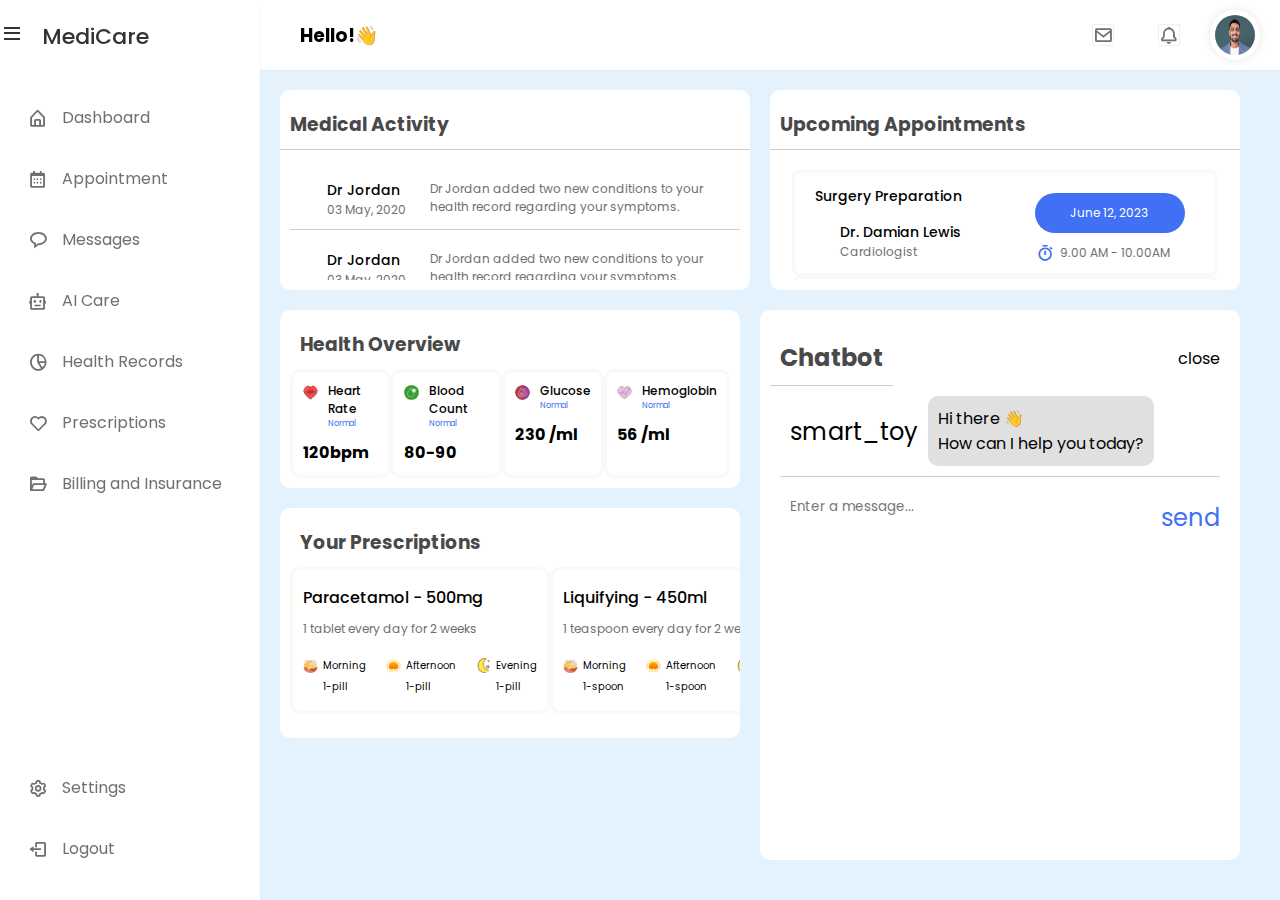
==== Frontend/index.html @ f8c887b1 "Frontend Files/Folder Restructuring" ====
<!DOCTYPE html>
<html lang="en">
  <head>
    <meta charset="UTF-8" />
    <meta name="viewport" content="width=device-width, initial-scale=1.0" />
    <title>Health Dashboard</title>
    <!-- CSS -->
    <link rel="stylesheet" href="css/style.css" />
    <!-- Boxicons CSS -->
    <link
      href="https://unpkg.com/boxicons@2.1.2/css/boxicons.min.css"
      rel="stylesheet"
    />
  </head>
  <body>
    <nav>
      <div class="sidebar">
        <div class="logo">
          <i class="bx bx-menu menu-icon"></i>
          <span class="logo-name">MediCare</span>
        </div>
        <div class="sidebar-content">
          <ul class="lists">
            <li class="list">
              <a href="#" class="nav-link">
                <i class="bx bx-home-alt icon"></i>
                <span class="link">Dashboard</span>
              </a>
            </li>
            <li class="list">
              <a href="#" class="nav-link">
                <i class="bx bx-calendar icon"></i>
                <!-- <i class="bx bx-bar-chart-alt-2 icon"></i> -->
                <span class="link">Appointment</span>
              </a>
            </li>
            <li class="list">
              <a href="#" class="nav-link">
                <i class="bx bx-message-rounded icon"></i>
                <span class="link">Messages</span>
              </a>
            </li>
            <li class="list">
              <a href="#" class="nav-link">
                <i class="bx bx-bot icon"></i>
                <span class="link">AI Care</span>
              </a>
            </li>
            <li class="list">
              <a href="#" class="nav-link">
                <i class="bx bx-pie-chart-alt-2 icon"></i>
                <span class="link">Health Records</span>
              </a>
            </li>
            <li class="list">
              <a href="#" class="nav-link">
                <i class="bx bx-heart icon"></i>
                <span class="link">Prescriptions</span>
              </a>
            </li>
            <li class="list">
              <a href="#" class="nav-link">
                <i class="bx bx-folder-open icon"></i>
                <span class="link">Billing and Insurance</span>
              </a>
            </li>
          </ul>
          <div class="bottom-cotent">
            <li class="list">
              <a href="#" class="nav-link">
                <i class="bx bx-cog icon"></i>
                <span class="link">Settings</span>
              </a>
            </li>
            <li class="list">
              <a href="#" class="nav-link">
                <i class="bx bx-log-out icon"></i>
                <span class="link">Logout</span>
              </a>
            </li>
          </div>
        </div>
      </div>

      <div class="header">
        <div class="greeting">
          <h3>Hello!👋</h3>
        </div>
        <ul class="header-icons">
          <li class="header-list">
            <a href="#" class="nav-link">
              <i class="bx bx-envelope header-icon"></i>
            </a>
          </li>
          <li class="header-list">
            <a href="#" class="nav-link">
              <i class="bx bx-bell header-icon"></i>
            </a>
          </li>
          <div class="profile-pic">
            <img src="/Assets/profilepic.jpg" alt="Profile Picture" />
          </div>
        </ul>
      </div>
    </nav>

    <div class="main-content">
      <div class="top-section">
        <div class="medical-history">
          <h3>Medical Activity</h3>

          <div class="activities">
            <div class="activity-card">
              <div class="activity-details">
                <div class="activity-img">
                  <img src="/Assets/bearded-doctor-glasses.jpg" alt="" />
                </div>
                <div class="details">
                  <h4 class="activity-name">Dr Jordan</h4>
                  <p class="activity-date">03 May, 2020</p>
                </div>
              </div>

              <div class="activity-info">
                Dr Jordan added two new conditions to your health record
                regarding your symptoms.
              </div>
            </div>

            <div class="activity-card">
              <div class="activity-details">
                <div class="activity-img">
                  <img src="/Assets/bearded-doctor-glasses.jpg" alt="" />
                </div>
                <div class="details">
                  <h4 class="activity-name">Dr Jordan</h4>
                  <p class="activity-date">03 May, 2020</p>
                </div>
              </div>

              <div class="activity-info">
                Dr Jordan added two new conditions to your health record
                regarding your symptoms.
              </div>
            </div>

            <div class="activity-card">
              <div class="activity-details">
                <div class="activity-img">
                  <img src="/Assets/bearded-doctor-glasses.jpg" alt="" />
                </div>
                <div class="details">
                  <h4 class="activity-name">Dr Jordan</h4>
                  <p class="activity-date">03 May, 2020</p>
                </div>
              </div>

              <div class="activity-info">
                Dr Jordan added two new conditions to your health record
                regarding your symptoms.
              </div>
            </div>

            <div class="activity-card">
              <div class="activity-details">
                <div class="activity-img">
                  <img src="/Assets/bearded-doctor-glasses.jpg" alt="" />
                </div>
                <div class="details">
                  <h4 class="activity-name">Dr Jordan</h4>
                  <p class="activity-date">03 May, 2020</p>
                </div>
              </div>

              <div class="activity-info">
                Dr Jordan added two new conditions to your health record
                regarding your symptoms.
              </div>
            </div>
          </div>
        </div>

        <div class="appointments">
          <h3>Upcoming Appointments</h3>

          <div class="appointments-container">
            <div class="appointment-card">
              <div>
                <p class="appointment-title">Surgery Preparation</p>

                <div class="appointment-doctor">
                  <div class="doctor-img">
                    <img src="/Assets/bearded-doctor-glasses.jpg" alt="" />
                  </div>

                  <div class="doctor-details">
                    <h4 class="doctor-name">Dr. Damian Lewis</h4>
                    <p class="doctor-title">Cardiologist</p>
                  </div>
                </div>
              </div>

              <div class="appointment-schedule">
                <div class="appointment-date">
                  <span>June 12, 2023</span>
                </div>

                <div class="appointment-time">
                  <i class="bx bx-stopwatch"></i>
                  <span>9.00 AM - 10.00AM</span>
                </div>
              </div>
            </div>

            <div class="appointment-card">
              <div>
                <p class="appointment-title">Surgery Preparation</p>

                <div class="appointment-doctor">
                  <div class="doctor-img">
                    <img src="/Assets/bearded-doctor-glasses.jpg" alt="" />
                  </div>

                  <div class="doctor-details">
                    <h4 class="doctor-name">Dr. Damian Lewis</h4>
                    <p class="doctor-title">Cardiologist</p>
                  </div>
                </div>
              </div>

              <div class="appointment-schedule">
                <div class="appointment-date">
                  <span>June 12, 2023</span>
                </div>

                <div class="appointment-time">
                  <i class="bx bx-stopwatch"></i>
                  <span>9.00 AM - 10.00AM</span>
                </div>
              </div>
            </div>
          </div>
        </div>
      </div>

      <div class="bottom-section">
        <div class="left-section">
          <div class="health-overview">
            <h3>Health Overview</h3>
            <div class="container">
              <div class="health-card">
                <div class="health-condition">
                  <div class="health-icon">
                    <img src="/Assets//icons/heartbeat_2150832.png" alt="" />
                  </div>

                  <div class="condition-rate">
                    <p class="condition">Heart Rate</p>
                    <p class="rate">Normal</p>
                  </div>
                </div>

                <p class="value">120bpm</p>
              </div>

              <div class="health-card">
                <div class="health-condition">
                  <div class="health-icon">
                    <img src="/Assets//icons/blood-drop_10376417.png" alt="" />
                  </div>

                  <div class="condition-rate">
                    <p class="condition">Blood Count</p>
                    <p class="rate">Normal</p>
                  </div>
                </div>

                <p class="value">80-90</p>
              </div>

              <div class="health-card">
                <div class="health-condition">
                  <div class="health-icon">
                    <img
                      src="/Assets//icons/blood-donation_7006319.png"
                      alt=""
                    />
                  </div>

                  <div class="condition-rate">
                    <p class="condition">Glucose</p>
                    <p class="rate">Normal</p>
                  </div>
                </div>

                <p class="value">230 /ml</p>
              </div>

              <div class="health-card">
                <div class="health-condition">
                  <div class="health-icon">
                    <img src="/Assets//icons/health_7903776.png" alt="" />
                  </div>

                  <div class="condition-rate">
                    <p class="condition">Hemoglobin</p>
                    <p class="rate">Normal</p>
                  </div>
                </div>

                <p class="value">56 /ml</p>
              </div>
            </div>
          </div>

          <div class="prescription">
            <h3>Your Prescriptions</h3>
            <div class="prescription-container">
              <div class="prescription-card">
                <p class="prescription-name">Paracetamol - 500mg</p>
                <p class="usage">1 tablet every day for 2 weeks</p>

                <div class="dosage">
                  <div class="dosage-hour">
                    <div class="hour">
                      <img src="/Assets/icons/sunrise_11639071.png" />
                      <span>Morning</span>
                    </div>

                    <p class="quantity">1-pill</p>
                  </div>

                  <div class="dosage-hour">
                    <div class="hour">
                      <img src="/Assets/icons/sunset_4229285.png" />
                      <span>Afternoon</span>
                    </div>

                    <p class="quantity">1-pill</p>
                  </div>

                  <div class="dosage-hour">
                    <div class="hour">
                      <img src="/Assets/icons/moon_768442.png" />
                      <span>Evening</span>
                    </div>

                    <p class="quantity">1-pill</p>
                  </div>
                </div>
              </div>

              <div class="prescription-card">
                <p class="prescription-name">Liquifying - 450ml</p>
                <p class="usage">1 teaspoon every day for 2 weeks</p>

                <div class="dosage">
                  <div class="dosage-hour">
                    <div class="hour">
                      <img src="/Assets/icons/sunrise_11639071.png" />
                      <span>Morning</span>
                    </div>

                    <p class="quantity">1-spoon</p>
                  </div>

                  <div class="dosage-hour">
                    <div class="hour">
                      <img src="/Assets/icons/sunset_4229285.png" />
                      <span>Afternoon</span>
                    </div>

                    <p class="quantity">1-spoon</p>
                  </div>

                  <div class="dosage-hour">
                    <div class="hour">
                      <img src="/Assets/icons/moon_768442.png" />
                      <span>Evening</span>
                    </div>

                    <p class="quantity">1-spoon</p>
                  </div>
                </div>
              </div>
            </div>
          </div>
        </div>

        <div class="right-section">
          <div class="chatbot">
            <header>
              <h2>Chatbot</h2>
              <span class="close-btn material-symbols-outlined">close</span>
            </header>
            <ul class="chatbox">
              <li class="chat incoming">
                <span class="material-symbols-outlined">smart_toy</span>
                <p>Hi there 👋<br />How can I help you today?</p>
              </li>
            </ul>
            <div class="chat-input">
              <textarea
                placeholder="Enter a message..."
                spellcheck="false"
                required
              ></textarea>
              <span id="send-btn" class="material-symbols-rounded">send</span>
            </div>
          </div>
        </div>
      </div>
    </div>
    <div class="chatBot"></div>

    <script src="script.js"></script>
  </body>
</html>
---- Frontend/css/style.css ----
/* Google Fonts - Poppins */
@import url("https://fonts.googleapis.com/css2?family=Poppins:wght@300;400;500;600&display=swap");

* {
  margin: 0;
  padding: 0;
  box-sizing: border-box;
  font-family: "Poppins", sans-serif;
}
body {
  min-height: 100%;
  background: #e3f2fd;
}
nav {
  position: fixed;
  top: 0;
  left: 0;
  height: 70px;
  width: 100%;
  display: flex;
  align-items: center;
  background: #fff;
  box-shadow: 0 0 1px rgba(0, 0, 0, 0.1);
}

.header {
  display: flex;
  justify-content: space-between;
  align-items: center;
  width: calc(100% - 260px);
  margin-left: 260px;
  height: 70px;
  padding: 0 20px;
  background-color: #fff;
  box-shadow: 0 0 1px rgba(0, 0, 0, 0.1);
}

.greeting h3 {
  margin-left: 20px;
}

.header-icons {
  display: flex;
  align-items: center;
  list-style: none;
}

.header-list {
  margin-right: 16px;
}

.header-list .nav-link {
  display: flex;
  align-items: center;
  justify-content: center;
  width: 50px;
  height: 50px;
  border-radius: 50%;
  background-color: #fff;
  text-decoration: none;
}

.header-list .nav-link .header-icon {
  border: 1px solid #f0f0f0;
  font-size: 20px;
  color: #707070;
}

.header-list .nav-link:hover {
  background-color: #f0f0f0;
}

.logo .menu-icon {
  color: #333;
  font-size: 24px;
  margin-right: 14px;
  cursor: pointer;
}
.logo .logo-name {
  color: #333;
  font-size: 22px;
  font-weight: 500;
}
nav .sidebar {
  position: fixed;
  top: 0;
  left: 0;
  height: 100%;
  width: 260px;
  padding: 20px 0;
  background-color: #fff;
  box-shadow: 0 5px 1px rgba(0, 0, 0, 0.1);
}

.sidebar .sidebar-content {
  display: flex;
  height: 100%;
  flex-direction: column;
  justify-content: space-between;
  padding: 30px 16px;
}
.sidebar-content .list {
  list-style: none;
}
.list .nav-link {
  display: flex;
  align-items: center;
  margin: 8px 0;
  padding: 14px 12px;
  border-radius: 8px;
  text-decoration: none;
}
.lists .nav-link:hover {
  background-color: #4070f4;
}
.nav-link .icon {
  margin-right: 14px;
  font-size: 20px;
  color: #707070;
}
.nav-link .link {
  font-size: 16px;
  color: #707070;
  font-weight: 400;
}
.lists .nav-link:hover .icon,
.lists .nav-link:hover .link {
  color: #fff;
}

.profile-pic {
  width: 50px;
  height: 50px;
  border-radius: 50%;
  overflow: hidden;
  border: 5px solid #fff;
  box-shadow: 0 0 10px rgba(0, 0, 0, 0.1);
}

.profile-pic img {
  width: 100%;
  height: 100%;
}

.main-content {
  margin-left: 260px;
  margin-top: 70px;
  padding: 20px;
  display: flex;
  flex-direction: column;
  height: calc(100vh - 90px);
}

.top-section {
  display: flex;
  justify-content: space-between;
  margin-bottom: 20px;
}

.bottom-section {
  display: flex;
  flex: 1;
}

.medical-history,
.appointments,
.right-section {
  flex: 1;
  background-color: #fff;
  border-radius: 10px;
  padding: 10px;
  margin-right: 20px;
  overflow-y: auto;
}

.left-section {
  flex: 1;
  border-radius: 10px;
  margin-right: 20px;
  overflow-y: auto;
}

.medical-history {
  height: 200px;
  display: flex;
  flex-direction: column;
}

.medical-history h3,
.appointments h3,
.chatbot h2 {
  padding-bottom: 10px;
  color: #494949;
  margin: 0 -10px;
  padding: 10px 10px 10px 10px;
  border-bottom: 1px solid #cdcdcd;
}

.activities,
.appointments-container {
  flex: 1;
  background: white;
  padding: 10px 12px;
  border-radius: 8px;
  overflow-y: auto;
}

.activities {
  margin-top: 10px;
}

.activity-card,
.chatbot-card {
  background: white;
  padding: 10px 12px;
  margin: 0 -12px 10px -12px;
  display: flex;
  justify-content: space-between;
  border-bottom: 1px solid #cdcdcd;
}

.activity-details {
  display: flex;
  align-items: center;
}

.activity-img img,
.doctor-img img,
.hour img {
  width: 15px;
  height: 15px;
  border-radius: 50%;
}

.details,
.condition-rate,
.prescription-name,
.usage,
.quantity {
  margin-left: 10px;
}

.activity-name,
.appointment-title,
.doctor-name {
  font-size: 14px;
  font-weight: 500;
  color: black;
}

.activity-date,
.activity-info,
.doctor-title,
.appointment-schedule,
.appointment-date,
.appointment-time,
.prescription-card .usage {
  font-size: 12px;
  color: #707070;
}

.activity-info {
  width: 70%;
}

.appointments {
  flex: 1;
  background-color: #fff;
  border-radius: 10px;
  padding: 10px;
  height: 200px;
  display: flex;
  flex-direction: column;
}

.appointments h3 {
  margin-bottom: 10px;
}

.appointment-card {
  padding: 10px 20px;
  border-radius: 8px;
  border: 3px solid #faf9f6;
  display: flex;
  justify-content: space-between;
  align-items: center;
}

.appointment-title {
  padding-bottom: 5px;
}

.appointment-doctor {
  display: flex;
  align-items: center;
  margin-top: 10px;
}

.doctor-details {
  margin-left: 10px;
}

.doctor-name {
  font-size: 14px;
  font-weight: 500;
  color: black;
}

.doctor-title {
  font-size: 12px;
  color: #707070;
}

.appointment-schedule {
  display: flex;
  flex-direction: column;
  margin-top: 10px;
  gap: 10px;
}

.appointment-date {
  background-color: #4070f4;
  color: white;
  padding: 20px 35px;
  height: 30px;
  width: 150px;
  border-radius: 20px;
}

.appointment-date,
.appointment-time {
  display: flex;
  align-items: center;
  margin-right: 10px;
  font-size: 12px;
}

.appointment-time i {
  margin-right: 5px;
  color: #4070f4;
  font-size: 20px;
}

.left-section .health-overview,
.left-section .prescription,
.right-section .chatbot {
  flex: 1;
  background-color: #fff;
  border-radius: 10px;
  padding: 10px;
  margin-bottom: 20px;
  overflow-y: auto;
}

.health-overview {
  margin-bottom: 20px;
}

/* .health-overview .container,
.prescription .prescription-container {
  padding: 10px;
} */

.health-overview .container {
  display: flex;
  justify-content: space-evenly;
}

.health-overview h3,
.prescription h3 {
  padding-bottom: 10px;
  color: #494949;
  padding: 10px 10px 10px 10px;
}

.health-card {
  border: 3px solid #faf9f6;
  border-radius: 10px;
  padding: 10px 10px;
}

.health-condition {
  display: flex;
}

.condition {
  font-size: 12px;
  font-weight: 500;
}

.rate {
  color: #4070f4;
  font-size: 8px;
}

.value {
  padding-top: 10px;
  font-size: 16px;
  font-weight: bold;
}

.health-icon img {
  width: 15px;
  height: 15px;
  border-radius: 50%;
}

.prescription {
  height: 230px;
}

.prescription-container {
  display: flex;
  justify-content: space-evenly;
  height: 70%;
}

.prescription-card {
  display: flex;
  flex-direction: column;
  gap: 10px;
  border: 3px solid #faf9f6;
  border-radius: 10px;
  padding: 15px 0px;
}

.prescription-name {
  font-weight: 500;
}

.dosage {
  display: flex;
  justify-content: space-around;
  margin-top: 10px;
}

.hour {
  margin: 0px 10px;
  display: flex;
  gap: 5px;
}

.hour span {
  font-size: 10px;
}

.dosage-hour .quantity {
  font-size: 10px;
  padding-left: 20px;
  margin-top: 5px;
}

.chatbot {
  display: flex;
  flex-direction: column;
  background-color: #fff;
  border-radius: 10px;
  padding: 10px;
  overflow-y: auto;
}

.chatbot header {
  display: flex;
  justify-content: space-between;
  align-items: center;
}

.chatbox {
  list-style: none;
  padding: 0;
}

.chat {
  display: flex;
  align-items: center;
  padding: 10px;
}

.chat.incoming {
  justify-content: flex-start;
}

.chat .material-symbols-outlined {
  font-size: 24px;
  margin-right: 10px;
}

.chat p {
  background-color: #e0e0e0;
  padding: 10px;
  border-radius: 10px;
}

.chat-input {
  display: flex;
  align-items: center;
  border-top: 1px solid #cdcdcd;
  padding-top: 10px;
}

.chat-input textarea {
  flex: 1;
  border: none;
  resize: none;
  padding: 10px;
  border-radius: 10px;
}

.chat-input textarea:focus {
  outline: none;
}

.chat-input .material-symbols-rounded {
  font-size: 24px;
  color: #4070f4;
  cursor: pointer;
  margin-left: 10px;
}
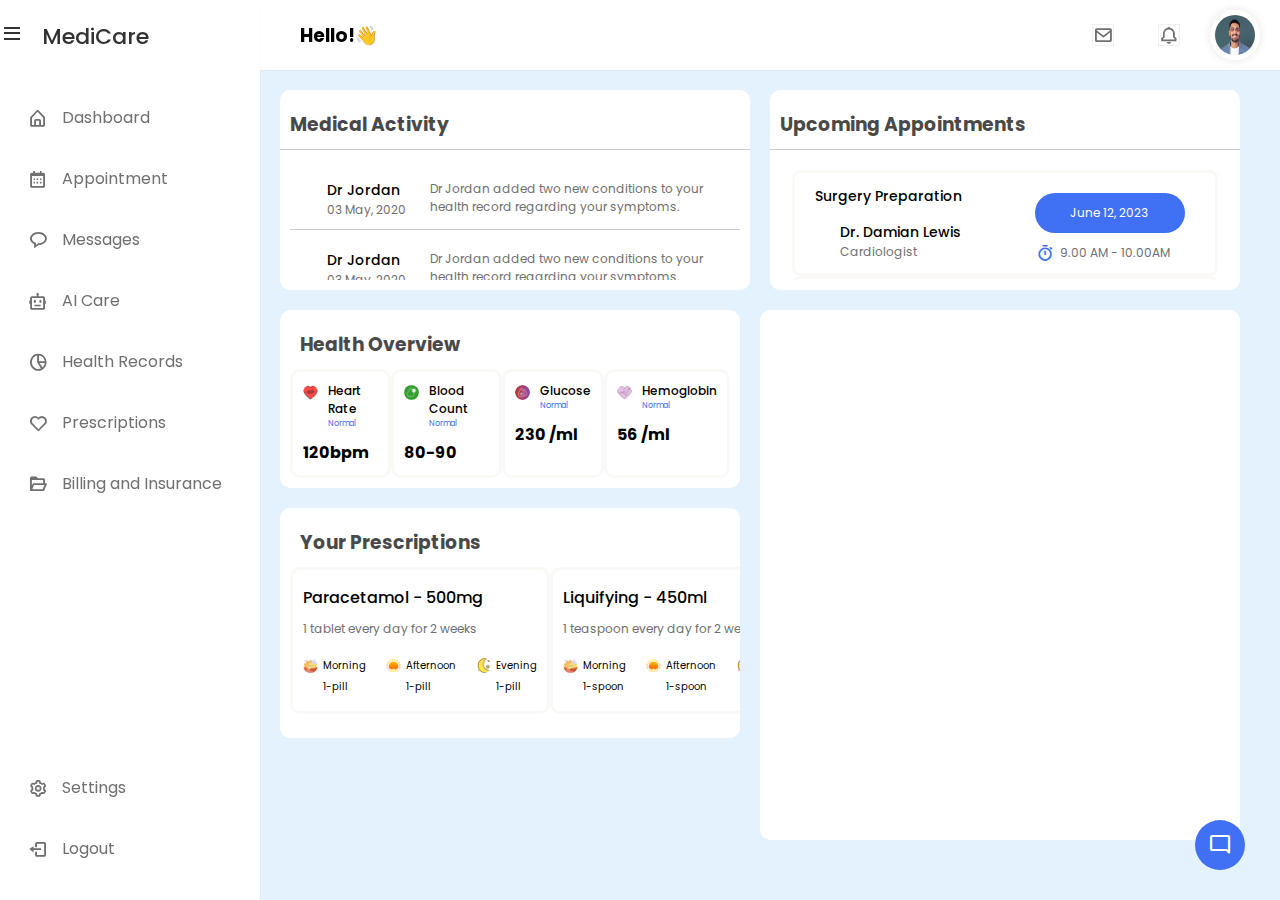
==== commit 51ed4f76: "Chatbot Update" ====
--- a/Frontend/index.html
+++ b/Frontend/index.html
@@ -6,12 +6,25 @@
     <title>Health Dashboard</title>
     <!-- CSS -->
     <link rel="stylesheet" href="css/style.css" />
+    <link rel="stylesheet" href="css/chatbot.css" />
+
     <!-- Boxicons CSS -->
     <link
       href="https://unpkg.com/boxicons@2.1.2/css/boxicons.min.css"
       rel="stylesheet"
     />
+
+    <!-- Google Fonts Link For Icons -->
+    <link
+      rel="stylesheet"
+      href="https://fonts.googleapis.com/css2?family=Material+Symbols+Outlined:opsz,wght,FILL,GRAD@48,400,0,0"
+    />
+    <link
+      rel="stylesheet"
+      href="https://fonts.googleapis.com/css2?family=Material+Symbols+Rounded:opsz,wght,FILL,GRAD@48,400,1,0"
+    />
   </head>
+
   <body>
     <nav>
       <div class="sidebar">
@@ -411,8 +424,39 @@
         </div>
       </div>
     </div>
-    <div class="chatBot"></div>
-
-    <script src="script.js"></script>
+
+    <!-- CHATBOT -->
+    <button class="chatbot-toggler">
+      <span class="material-symbols-rounded">mode_comment</span>
+      <span class="material-symbols-outlined">close</span>
+    </button>
+    <div class="chatbot">
+      <header>
+        <h2>Chat With Us</h2>
+        <span class="close-btn material-symbols-outlined">close</span>
+      </header>
+      <ul class="chatbox">
+        <li class="chat incoming">
+          <span class="material-symbols-outlined">smart_toy</span>
+          <p>Hi there 👋<br />How can I help you today?</p>
+        </li>
+      </ul>
+      <div class="chat-input">
+        <span id="attach-btn" class="material-symbols-outlined"
+          >attach_file</span
+        >
+        <input type="file" id="file-input" style="display: none" />
+        <textarea
+          placeholder="Enter a message..."
+          spellcheck="false"
+          required
+        ></textarea>
+        <span id="send-btn" class="material-symbols-rounded">send</span>
+      </div>
+    </div>
+
+    <script src="../Frontend/scripts/index.js"></script>
+    <script src="../Frontend/scripts/dashboard.js"></script>
+    <script src="../Frontend/scripts/chatbot.js"></script>
   </body>
 </html>
--- a/Frontend/css/style.css
+++ b/Frontend/css/style.css
@@ -187,8 +187,7 @@
 }
 
 .medical-history h3,
-.appointments h3,
-.chatbot h2 {
+.appointments h3 {
   padding-bottom: 10px;
   color: #494949;
   margin: 0 -10px;
@@ -209,8 +208,7 @@
   margin-top: 10px;
 }
 
-.activity-card,
-.chatbot-card {
+.activity-card {
   background: white;
   padding: 10px 12px;
   margin: 0 -12px 10px -12px;
@@ -343,7 +341,7 @@
 
 .left-section .health-overview,
 .left-section .prescription,
-.right-section .chatbot {
+.right-section {
   flex: 1;
   background-color: #fff;
   border-radius: 10px;
@@ -449,70 +447,3 @@
   padding-left: 20px;
   margin-top: 5px;
 }
-
-.chatbot {
-  display: flex;
-  flex-direction: column;
-  background-color: #fff;
-  border-radius: 10px;
-  padding: 10px;
-  overflow-y: auto;
-}
-
-.chatbot header {
-  display: flex;
-  justify-content: space-between;
-  align-items: center;
-}
-
-.chatbox {
-  list-style: none;
-  padding: 0;
-}
-
-.chat {
-  display: flex;
-  align-items: center;
-  padding: 10px;
-}
-
-.chat.incoming {
-  justify-content: flex-start;
-}
-
-.chat .material-symbols-outlined {
-  font-size: 24px;
-  margin-right: 10px;
-}
-
-.chat p {
-  background-color: #e0e0e0;
-  padding: 10px;
-  border-radius: 10px;
-}
-
-.chat-input {
-  display: flex;
-  align-items: center;
-  border-top: 1px solid #cdcdcd;
-  padding-top: 10px;
-}
-
-.chat-input textarea {
-  flex: 1;
-  border: none;
-  resize: none;
-  padding: 10px;
-  border-radius: 10px;
-}
-
-.chat-input textarea:focus {
-  outline: none;
-}
-
-.chat-input .material-symbols-rounded {
-  font-size: 24px;
-  color: #4070f4;
-  cursor: pointer;
-  margin-left: 10px;
-}
--- a/Frontend/css/chatbot.css
+++ b/Frontend/css/chatbot.css
@@ -0,0 +1,203 @@
+/* Import Google font - Poppins */
+@import url("https://fonts.googleapis.com/css2?family=Poppins:wght@400;500;600&display=swap");
+* {
+  margin: 0;
+  padding: 0;
+  box-sizing: border-box;
+  font-family: "Poppins", sans-serif;
+}
+body {
+  background: #e3f2fd;
+}
+.chatbot-toggler {
+  position: fixed;
+  bottom: 30px;
+  right: 35px;
+  outline: none;
+  border: none;
+  height: 50px;
+  width: 50px;
+  display: flex;
+  cursor: pointer;
+  align-items: center;
+  justify-content: center;
+  border-radius: 50%;
+  background: #4070f4;
+  transition: all 0.2s ease;
+}
+body.show-chatbot .chatbot-toggler {
+  transform: rotate(90deg);
+}
+.chatbot-toggler span {
+  color: #fff;
+  position: absolute;
+}
+.chatbot-toggler span:last-child,
+body.show-chatbot .chatbot-toggler span:first-child {
+  opacity: 0;
+}
+body.show-chatbot .chatbot-toggler span:last-child {
+  opacity: 1;
+}
+.chatbot {
+  position: fixed;
+  right: 35px;
+  bottom: 90px;
+  width: 420px;
+  background: #fff;
+  border-radius: 15px;
+  overflow: hidden;
+  opacity: 0;
+  pointer-events: none;
+  transform: scale(0.5);
+  transform-origin: bottom right;
+  box-shadow: 0 0 128px 0 rgba(0, 0, 0, 0.1),
+    0 32px 64px -48px rgba(0, 0, 0, 0.5);
+  transition: all 0.1s ease;
+}
+body.show-chatbot .chatbot {
+  opacity: 1;
+  pointer-events: auto;
+  transform: scale(1);
+}
+.chatbot header {
+  padding: 16px 0;
+  position: relative;
+  text-align: center;
+  color: #fff;
+  background: #4070f4;
+  box-shadow: 0 2px 10px rgba(0, 0, 0, 0.1);
+}
+.chatbot header span {
+  position: absolute;
+  right: 15px;
+  top: 50%;
+  display: none;
+  cursor: pointer;
+  transform: translateY(-50%);
+}
+header h2 {
+  font-size: 1rem;
+}
+.chatbot .chatbox {
+  overflow-y: auto;
+  height: 510px;
+  padding: 30px 20px 100px;
+}
+.chatbot :where(.chatbox, textarea)::-webkit-scrollbar {
+  width: 6px;
+}
+.chatbot :where(.chatbox, textarea)::-webkit-scrollbar-track {
+  background: #fff;
+  border-radius: 25px;
+}
+.chatbot :where(.chatbox, textarea)::-webkit-scrollbar-thumb {
+  background: #ccc;
+  border-radius: 25px;
+}
+.chatbox .chat {
+  display: flex;
+  list-style: none;
+}
+.chatbox .outgoing {
+  margin: 20px 0;
+  justify-content: flex-end;
+}
+.chatbox .incoming span {
+  width: 32px;
+  height: 32px;
+  color: #fff;
+  cursor: default;
+  text-align: center;
+  line-height: 32px;
+  align-self: flex-end;
+  background: #4070f4;
+  border-radius: 4px;
+  margin: 0 10px 7px 0;
+}
+.chatbox .chat p {
+  white-space: pre-wrap;
+  padding: 12px 16px;
+  border-radius: 10px 10px 0 10px;
+  max-width: 75%;
+  color: #fff;
+  font-size: 0.95rem;
+  background: #4070f4;
+}
+.chatbox .incoming p {
+  border-radius: 10px 10px 10px 0;
+}
+.chatbox .chat p.error {
+  color: #721c24;
+  background: #f8d7da;
+}
+.chatbox .incoming p {
+  color: #000;
+  background: #f2f2f2;
+}
+.chatbot .chat-input {
+  display: flex;
+  gap: 5px;
+  position: absolute;
+  bottom: 0;
+  width: 100%;
+  background: #fff;
+  padding: 3px 20px;
+  border-top: 1px solid #ddd;
+}
+.chat-input textarea {
+  height: 55px;
+  width: 100%;
+  border: none;
+  outline: none;
+  resize: none;
+  max-height: 180px;
+  padding: 15px 15px 15px 0;
+  font-size: 0.95rem;
+}
+.chat-input span {
+  align-self: flex-end;
+  color: #4070f4;
+  cursor: pointer;
+  height: 55px;
+  display: flex;
+  align-items: center;
+  /* visibility: hidden; */
+  font-size: 1.35rem;
+}
+
+#attach-btn {
+  margin-right: 10px;
+}
+
+#send-btn {
+  visibility: hidden;
+}
+
+.chat-input textarea:valid ~ #send-btn {
+  visibility: visible;
+}
+
+@media (max-width: 490px) {
+  .chatbot-toggler {
+    right: 20px;
+    bottom: 20px;
+  }
+  .chatbot {
+    right: 0;
+    bottom: 0;
+    height: 100%;
+    border-radius: 0;
+    width: 100%;
+  }
+  .chatbot .chatbox {
+    height: 90%;
+    padding: 25px 15px 100px;
+  }
+  .chatbot .chat-input {
+    padding: 5px 15px;
+  }
+  .chatbot header span {
+    display: block;
+  }
+}
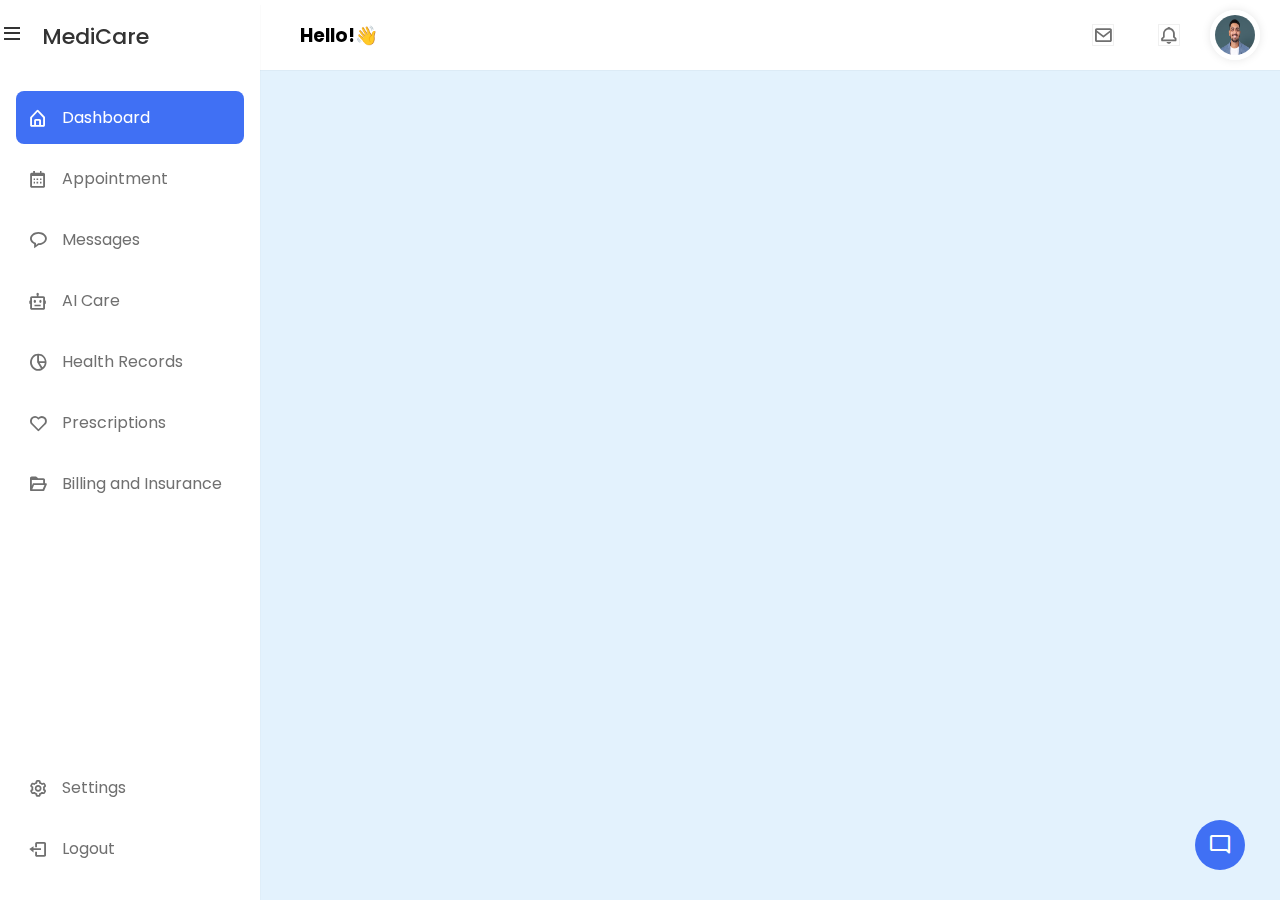
==== commit 92d8cf2f: "Tabs Update" ====
--- a/Frontend/index.html
+++ b/Frontend/index.html
@@ -7,6 +7,7 @@
     <!-- CSS -->
     <link rel="stylesheet" href="css/style.css" />
     <link rel="stylesheet" href="css/chatbot.css" />
+    <link rel="stylesheet" href="css/bills.css" />
 
     <!-- Boxicons CSS -->
     <link
@@ -25,7 +26,7 @@
     />
   </head>
 
-  <body>
+  <body onload="loadDashboard()">
     <nav>
       <div class="sidebar">
         <div class="logo">
@@ -35,44 +36,47 @@
         <div class="sidebar-content">
           <ul class="lists">
             <li class="list">
-              <a href="#" class="nav-link">
+              <a
+                href="/Frontend/pages/dashboard.html"
+                class="nav-link active"
+                id="dashboard-link"
+              >
                 <i class="bx bx-home-alt icon"></i>
                 <span class="link">Dashboard</span>
               </a>
             </li>
             <li class="list">
-              <a href="#" class="nav-link">
+              <a href="/Frontend/pages/appointment.html" class="nav-link">
                 <i class="bx bx-calendar icon"></i>
-                <!-- <i class="bx bx-bar-chart-alt-2 icon"></i> -->
                 <span class="link">Appointment</span>
               </a>
             </li>
             <li class="list">
-              <a href="#" class="nav-link">
+              <a href="/Frontend/pages/messages.html" class="nav-link">
                 <i class="bx bx-message-rounded icon"></i>
                 <span class="link">Messages</span>
               </a>
             </li>
             <li class="list">
-              <a href="#" class="nav-link">
+              <a href="/Frontend/pages/chatbot.html" class="nav-link">
                 <i class="bx bx-bot icon"></i>
                 <span class="link">AI Care</span>
               </a>
             </li>
             <li class="list">
-              <a href="#" class="nav-link">
+              <a href="/Frontend/pages/healthrecords.html" class="nav-link">
                 <i class="bx bx-pie-chart-alt-2 icon"></i>
                 <span class="link">Health Records</span>
               </a>
             </li>
             <li class="list">
-              <a href="#" class="nav-link">
+              <a href="/Frontend/pages/prescriptions.html" class="nav-link">
                 <i class="bx bx-heart icon"></i>
                 <span class="link">Prescriptions</span>
               </a>
             </li>
             <li class="list">
-              <a href="#" class="nav-link">
+              <a href="/Frontend/pages/billings.html" class="nav-link">
                 <i class="bx bx-folder-open icon"></i>
                 <span class="link">Billing and Insurance</span>
               </a>
@@ -80,7 +84,7 @@
           </ul>
           <div class="bottom-cotent">
             <li class="list">
-              <a href="#" class="nav-link">
+              <a href="/Frontend/pages/billings.html" class="nav-link">
                 <i class="bx bx-cog icon"></i>
                 <span class="link">Settings</span>
               </a>
@@ -117,313 +121,7 @@
       </div>
     </nav>
 
-    <div class="main-content">
-      <div class="top-section">
-        <div class="medical-history">
-          <h3>Medical Activity</h3>
-
-          <div class="activities">
-            <div class="activity-card">
-              <div class="activity-details">
-                <div class="activity-img">
-                  <img src="/Assets/bearded-doctor-glasses.jpg" alt="" />
-                </div>
-                <div class="details">
-                  <h4 class="activity-name">Dr Jordan</h4>
-                  <p class="activity-date">03 May, 2020</p>
-                </div>
-              </div>
-
-              <div class="activity-info">
-                Dr Jordan added two new conditions to your health record
-                regarding your symptoms.
-              </div>
-            </div>
-
-            <div class="activity-card">
-              <div class="activity-details">
-                <div class="activity-img">
-                  <img src="/Assets/bearded-doctor-glasses.jpg" alt="" />
-                </div>
-                <div class="details">
-                  <h4 class="activity-name">Dr Jordan</h4>
-                  <p class="activity-date">03 May, 2020</p>
-                </div>
-              </div>
-
-              <div class="activity-info">
-                Dr Jordan added two new conditions to your health record
-                regarding your symptoms.
-              </div>
-            </div>
-
-            <div class="activity-card">
-              <div class="activity-details">
-                <div class="activity-img">
-                  <img src="/Assets/bearded-doctor-glasses.jpg" alt="" />
-                </div>
-                <div class="details">
-                  <h4 class="activity-name">Dr Jordan</h4>
-                  <p class="activity-date">03 May, 2020</p>
-                </div>
-              </div>
-
-              <div class="activity-info">
-                Dr Jordan added two new conditions to your health record
-                regarding your symptoms.
-              </div>
-            </div>
-
-            <div class="activity-card">
-              <div class="activity-details">
-                <div class="activity-img">
-                  <img src="/Assets/bearded-doctor-glasses.jpg" alt="" />
-                </div>
-                <div class="details">
-                  <h4 class="activity-name">Dr Jordan</h4>
-                  <p class="activity-date">03 May, 2020</p>
-                </div>
-              </div>
-
-              <div class="activity-info">
-                Dr Jordan added two new conditions to your health record
-                regarding your symptoms.
-              </div>
-            </div>
-          </div>
-        </div>
-
-        <div class="appointments">
-          <h3>Upcoming Appointments</h3>
-
-          <div class="appointments-container">
-            <div class="appointment-card">
-              <div>
-                <p class="appointment-title">Surgery Preparation</p>
-
-                <div class="appointment-doctor">
-                  <div class="doctor-img">
-                    <img src="/Assets/bearded-doctor-glasses.jpg" alt="" />
-                  </div>
-
-                  <div class="doctor-details">
-                    <h4 class="doctor-name">Dr. Damian Lewis</h4>
-                    <p class="doctor-title">Cardiologist</p>
-                  </div>
-                </div>
-              </div>
-
-              <div class="appointment-schedule">
-                <div class="appointment-date">
-                  <span>June 12, 2023</span>
-                </div>
-
-                <div class="appointment-time">
-                  <i class="bx bx-stopwatch"></i>
-                  <span>9.00 AM - 10.00AM</span>
-                </div>
-              </div>
-            </div>
-
-            <div class="appointment-card">
-              <div>
-                <p class="appointment-title">Surgery Preparation</p>
-
-                <div class="appointment-doctor">
-                  <div class="doctor-img">
-                    <img src="/Assets/bearded-doctor-glasses.jpg" alt="" />
-                  </div>
-
-                  <div class="doctor-details">
-                    <h4 class="doctor-name">Dr. Damian Lewis</h4>
-                    <p class="doctor-title">Cardiologist</p>
-                  </div>
-                </div>
-              </div>
-
-              <div class="appointment-schedule">
-                <div class="appointment-date">
-                  <span>June 12, 2023</span>
-                </div>
-
-                <div class="appointment-time">
-                  <i class="bx bx-stopwatch"></i>
-                  <span>9.00 AM - 10.00AM</span>
-                </div>
-              </div>
-            </div>
-          </div>
-        </div>
-      </div>
-
-      <div class="bottom-section">
-        <div class="left-section">
-          <div class="health-overview">
-            <h3>Health Overview</h3>
-            <div class="container">
-              <div class="health-card">
-                <div class="health-condition">
-                  <div class="health-icon">
-                    <img src="/Assets//icons/heartbeat_2150832.png" alt="" />
-                  </div>
-
-                  <div class="condition-rate">
-                    <p class="condition">Heart Rate</p>
-                    <p class="rate">Normal</p>
-                  </div>
-                </div>
-
-                <p class="value">120bpm</p>
-              </div>
-
-              <div class="health-card">
-                <div class="health-condition">
-                  <div class="health-icon">
-                    <img src="/Assets//icons/blood-drop_10376417.png" alt="" />
-                  </div>
-
-                  <div class="condition-rate">
-                    <p class="condition">Blood Count</p>
-                    <p class="rate">Normal</p>
-                  </div>
-                </div>
-
-                <p class="value">80-90</p>
-              </div>
-
-              <div class="health-card">
-                <div class="health-condition">
-                  <div class="health-icon">
-                    <img
-                      src="/Assets//icons/blood-donation_7006319.png"
-                      alt=""
-                    />
-                  </div>
-
-                  <div class="condition-rate">
-                    <p class="condition">Glucose</p>
-                    <p class="rate">Normal</p>
-                  </div>
-                </div>
-
-                <p class="value">230 /ml</p>
-              </div>
-
-              <div class="health-card">
-                <div class="health-condition">
-                  <div class="health-icon">
-                    <img src="/Assets//icons/health_7903776.png" alt="" />
-                  </div>
-
-                  <div class="condition-rate">
-                    <p class="condition">Hemoglobin</p>
-                    <p class="rate">Normal</p>
-                  </div>
-                </div>
-
-                <p class="value">56 /ml</p>
-              </div>
-            </div>
-          </div>
-
-          <div class="prescription">
-            <h3>Your Prescriptions</h3>
-            <div class="prescription-container">
-              <div class="prescription-card">
-                <p class="prescription-name">Paracetamol - 500mg</p>
-                <p class="usage">1 tablet every day for 2 weeks</p>
-
-                <div class="dosage">
-                  <div class="dosage-hour">
-                    <div class="hour">
-                      <img src="/Assets/icons/sunrise_11639071.png" />
-                      <span>Morning</span>
-                    </div>
-
-                    <p class="quantity">1-pill</p>
-                  </div>
-
-                  <div class="dosage-hour">
-                    <div class="hour">
-                      <img src="/Assets/icons/sunset_4229285.png" />
-                      <span>Afternoon</span>
-                    </div>
-
-                    <p class="quantity">1-pill</p>
-                  </div>
-
-                  <div class="dosage-hour">
-                    <div class="hour">
-                      <img src="/Assets/icons/moon_768442.png" />
-                      <span>Evening</span>
-                    </div>
-
-                    <p class="quantity">1-pill</p>
-                  </div>
-                </div>
-              </div>
-
-              <div class="prescription-card">
-                <p class="prescription-name">Liquifying - 450ml</p>
-                <p class="usage">1 teaspoon every day for 2 weeks</p>
-
-                <div class="dosage">
-                  <div class="dosage-hour">
-                    <div class="hour">
-                      <img src="/Assets/icons/sunrise_11639071.png" />
-                      <span>Morning</span>
-                    </div>
-
-                    <p class="quantity">1-spoon</p>
-                  </div>
-
-                  <div class="dosage-hour">
-                    <div class="hour">
-                      <img src="/Assets/icons/sunset_4229285.png" />
-                      <span>Afternoon</span>
-                    </div>
-
-                    <p class="quantity">1-spoon</p>
-                  </div>
-
-                  <div class="dosage-hour">
-                    <div class="hour">
-                      <img src="/Assets/icons/moon_768442.png" />
-                      <span>Evening</span>
-                    </div>
-
-                    <p class="quantity">1-spoon</p>
-                  </div>
-                </div>
-              </div>
-            </div>
-          </div>
-        </div>
-
-        <div class="right-section">
-          <div class="chatbot">
-            <header>
-              <h2>Chatbot</h2>
-              <span class="close-btn material-symbols-outlined">close</span>
-            </header>
-            <ul class="chatbox">
-              <li class="chat incoming">
-                <span class="material-symbols-outlined">smart_toy</span>
-                <p>Hi there 👋<br />How can I help you today?</p>
-              </li>
-            </ul>
-            <div class="chat-input">
-              <textarea
-                placeholder="Enter a message..."
-                spellcheck="false"
-                required
-              ></textarea>
-              <span id="send-btn" class="material-symbols-rounded">send</span>
-            </div>
-          </div>
-        </div>
-      </div>
-    </div>
+    <div class="main-content"></div>
 
     <!-- CHATBOT -->
     <button class="chatbot-toggler">
--- a/Frontend/css/style.css
+++ b/Frontend/css/style.css
@@ -110,9 +110,16 @@
   border-radius: 8px;
   text-decoration: none;
 }
-.lists .nav-link:hover {
+
+.lists .nav-link:hover,
+.lists .nav-link.active {
   background-color: #4070f4;
+  color: #fff;
 }
+
+/* .lists .nav-link:hover {
+  background-color: #4070f4;
+} */
 .nav-link .icon {
   margin-right: 14px;
   font-size: 20px;
@@ -123,10 +130,18 @@
   color: #707070;
   font-weight: 400;
 }
+
 .lists .nav-link:hover .icon,
+.lists .nav-link:hover .link,
+.lists .nav-link.active .icon,
+.lists .nav-link.active .link {
+  color: #fff;
+}
+
+/* .lists .nav-link:hover .icon,
 .lists .nav-link:hover .link {
   color: #fff;
-}
+} */
 
 .profile-pic {
   width: 50px;
@@ -144,306 +159,5 @@
 
 .main-content {
   margin-left: 260px;
-  margin-top: 70px;
   padding: 20px;
-  display: flex;
-  flex-direction: column;
-  height: calc(100vh - 90px);
 }
-
-.top-section {
-  display: flex;
-  justify-content: space-between;
-  margin-bottom: 20px;
-}
-
-.bottom-section {
-  display: flex;
-  flex: 1;
-}
-
-.medical-history,
-.appointments,
-.right-section {
-  flex: 1;
-  background-color: #fff;
-  border-radius: 10px;
-  padding: 10px;
-  margin-right: 20px;
-  overflow-y: auto;
-}
-
-.left-section {
-  flex: 1;
-  border-radius: 10px;
-  margin-right: 20px;
-  overflow-y: auto;
-}
-
-.medical-history {
-  height: 200px;
-  display: flex;
-  flex-direction: column;
-}
-
-.medical-history h3,
-.appointments h3 {
-  padding-bottom: 10px;
-  color: #494949;
-  margin: 0 -10px;
-  padding: 10px 10px 10px 10px;
-  border-bottom: 1px solid #cdcdcd;
-}
-
-.activities,
-.appointments-container {
-  flex: 1;
-  background: white;
-  padding: 10px 12px;
-  border-radius: 8px;
-  overflow-y: auto;
-}
-
-.activities {
-  margin-top: 10px;
-}
-
-.activity-card {
-  background: white;
-  padding: 10px 12px;
-  margin: 0 -12px 10px -12px;
-  display: flex;
-  justify-content: space-between;
-  border-bottom: 1px solid #cdcdcd;
-}
-
-.activity-details {
-  display: flex;
-  align-items: center;
-}
-
-.activity-img img,
-.doctor-img img,
-.hour img {
-  width: 15px;
-  height: 15px;
-  border-radius: 50%;
-}
-
-.details,
-.condition-rate,
-.prescription-name,
-.usage,
-.quantity {
-  margin-left: 10px;
-}
-
-.activity-name,
-.appointment-title,
-.doctor-name {
-  font-size: 14px;
-  font-weight: 500;
-  color: black;
-}
-
-.activity-date,
-.activity-info,
-.doctor-title,
-.appointment-schedule,
-.appointment-date,
-.appointment-time,
-.prescription-card .usage {
-  font-size: 12px;
-  color: #707070;
-}
-
-.activity-info {
-  width: 70%;
-}
-
-.appointments {
-  flex: 1;
-  background-color: #fff;
-  border-radius: 10px;
-  padding: 10px;
-  height: 200px;
-  display: flex;
-  flex-direction: column;
-}
-
-.appointments h3 {
-  margin-bottom: 10px;
-}
-
-.appointment-card {
-  padding: 10px 20px;
-  border-radius: 8px;
-  border: 3px solid #faf9f6;
-  display: flex;
-  justify-content: space-between;
-  align-items: center;
-}
-
-.appointment-title {
-  padding-bottom: 5px;
-}
-
-.appointment-doctor {
-  display: flex;
-  align-items: center;
-  margin-top: 10px;
-}
-
-.doctor-details {
-  margin-left: 10px;
-}
-
-.doctor-name {
-  font-size: 14px;
-  font-weight: 500;
-  color: black;
-}
-
-.doctor-title {
-  font-size: 12px;
-  color: #707070;
-}
-
-.appointment-schedule {
-  display: flex;
-  flex-direction: column;
-  margin-top: 10px;
-  gap: 10px;
-}
-
-.appointment-date {
-  background-color: #4070f4;
-  color: white;
-  padding: 20px 35px;
-  height: 30px;
-  width: 150px;
-  border-radius: 20px;
-}
-
-.appointment-date,
-.appointment-time {
-  display: flex;
-  align-items: center;
-  margin-right: 10px;
-  font-size: 12px;
-}
-
-.appointment-time i {
-  margin-right: 5px;
-  color: #4070f4;
-  font-size: 20px;
-}
-
-.left-section .health-overview,
-.left-section .prescription,
-.right-section {
-  flex: 1;
-  background-color: #fff;
-  border-radius: 10px;
-  padding: 10px;
-  margin-bottom: 20px;
-  overflow-y: auto;
-}
-
-.health-overview {
-  margin-bottom: 20px;
-}
-
-/* .health-overview .container,
-.prescription .prescription-container {
-  padding: 10px;
-} */
-
-.health-overview .container {
-  display: flex;
-  justify-content: space-evenly;
-}
-
-.health-overview h3,
-.prescription h3 {
-  padding-bottom: 10px;
-  color: #494949;
-  padding: 10px 10px 10px 10px;
-}
-
-.health-card {
-  border: 3px solid #faf9f6;
-  border-radius: 10px;
-  padding: 10px 10px;
-}
-
-.health-condition {
-  display: flex;
-}
-
-.condition {
-  font-size: 12px;
-  font-weight: 500;
-}
-
-.rate {
-  color: #4070f4;
-  font-size: 8px;
-}
-
-.value {
-  padding-top: 10px;
-  font-size: 16px;
-  font-weight: bold;
-}
-
-.health-icon img {
-  width: 15px;
-  height: 15px;
-  border-radius: 50%;
-}
-
-.prescription {
-  height: 230px;
-}
-
-.prescription-container {
-  display: flex;
-  justify-content: space-evenly;
-  height: 70%;
-}
-
-.prescription-card {
-  display: flex;
-  flex-direction: column;
-  gap: 10px;
-  border: 3px solid #faf9f6;
-  border-radius: 10px;
-  padding: 15px 0px;
-}
-
-.prescription-name {
-  font-weight: 500;
-}
-
-.dosage {
-  display: flex;
-  justify-content: space-around;
-  margin-top: 10px;
-}
-
-.hour {
-  margin: 0px 10px;
-  display: flex;
-  gap: 5px;
-}
-
-.hour span {
-  font-size: 10px;
-}
-
-.dosage-hour .quantity {
-  font-size: 10px;
-  padding-left: 20px;
-  margin-top: 5px;
-}
--- a/Frontend/css/bills.css
+++ b/Frontend/css/bills.css
@@ -0,0 +1,118 @@
+.bills-container h3 {
+  margin-bottom: 10px;
+}
+
+.billings {
+  max-width: 100%;
+  max-height: 45vh;
+  margin: 0 auto;
+}
+
+.table-container {
+  max-height: 45vh; /* Adjust this height as needed */
+  overflow-y: auto;
+  position: relative;
+}
+
+.billings-table {
+  width: 100%;
+  border-collapse: collapse;
+  font-size: 0.9rem;
+}
+
+.billings::-webkit-scrollbar {
+  width: 0.5rem;
+  height: 0.5rem;
+}
+
+.billings::-webkit-scrollbar-thumb {
+  border-radius: 0.5rem;
+  background-color: #0004;
+}
+
+.billings:hover::-webkit-scrollbar-thumb {
+  visibility: visible;
+}
+
+.billings-table thead th {
+  background-color: #faf9f6;
+  position: sticky;
+  top: 0;
+  padding: 0.5rem;
+  text-align: left;
+  text-transform: capitalize;
+  vertical-align: middle;
+}
+
+.billings-table td {
+  padding: 0.5rem;
+  text-align: left;
+  vertical-align: middle;
+}
+
+.billings-table td img {
+  width: 30px;
+  height: 30px;
+  margin-right: 0.5rem;
+  border-radius: 50%;
+  vertical-align: middle;
+}
+
+.billings-table td.provider-header,
+.billings-table td.date-header,
+.billings-table td.amount-header,
+.billings-table td.status-header {
+  overflow: hidden;
+  text-overflow: ellipsis;
+  white-space: nowrap;
+}
+
+.billings-table td.service-header {
+  white-space: normal;
+}
+
+.billings-table th.service-header,
+.billings-table td.service-header {
+  width: 35%;
+}
+
+.billings-table th.provider-header,
+.billings-table td.provider-header {
+  width: 20%;
+}
+
+.billings-table th.date-header,
+.billings-table td.date-header {
+  width: 15%;
+}
+
+.billings-table th.amount-header,
+.billings-table td.amount-header {
+  width: 15%;
+}
+
+.billings-table th.status-header,
+.billings-table td.status-header {
+  width: 10%;
+}
+
+.status {
+  padding: 0.3rem 0.6rem;
+  border-radius: 2rem;
+  text-align: center;
+  font-size: 0.8rem;
+}
+
+.status.paid {
+  background-color: #86e49d;
+  color: #006b21;
+}
+
+.status.notpaid {
+  background-color: #d893a3;
+  color: #b30021;
+}
+
+.status.pending {
+  background-color: #ebc474;
+}
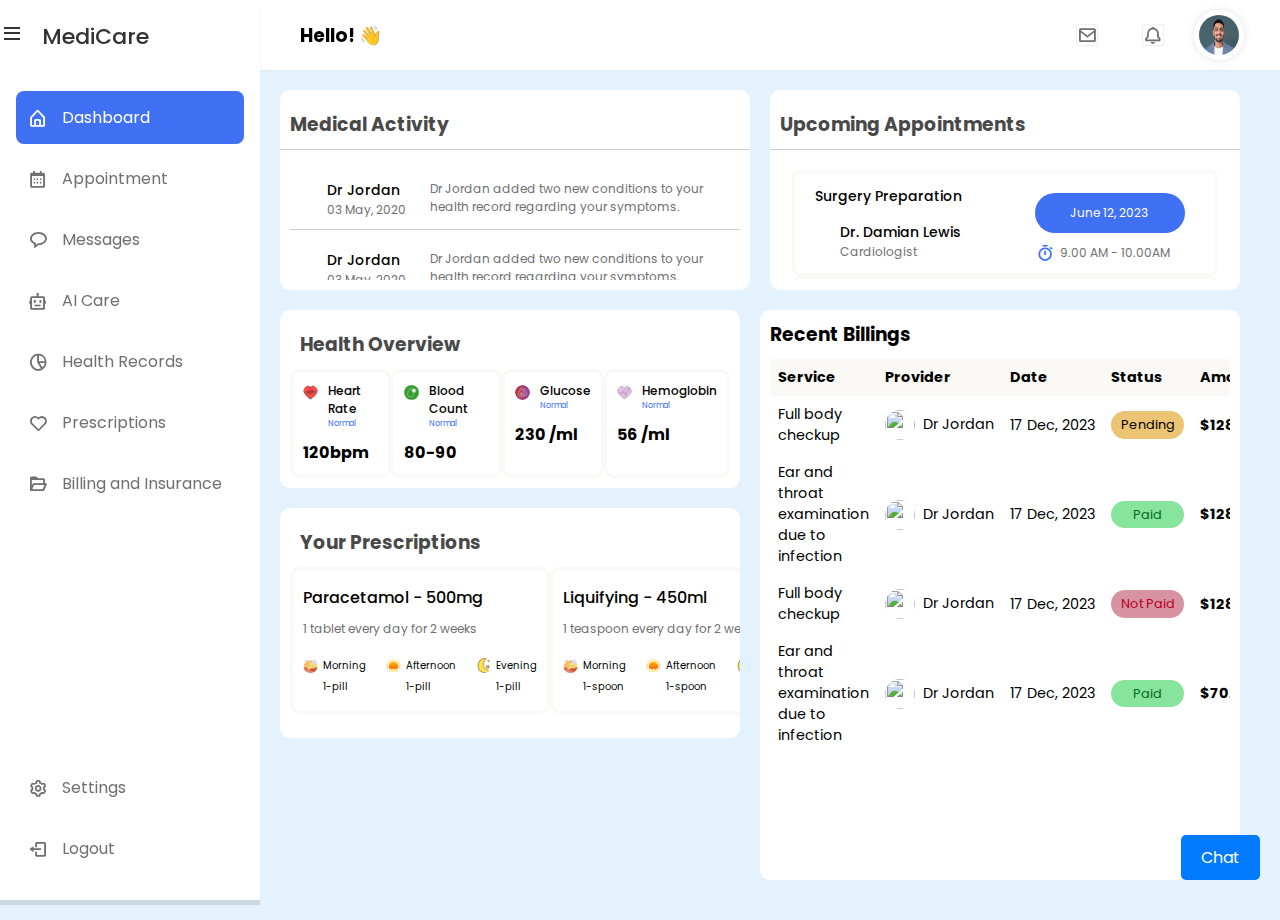
==== commit 5d2e73cb: "integrate-chatbot" ====
--- a/Frontend/index.html
+++ b/Frontend/index.html
@@ -1,90 +1,78 @@
 <!DOCTYPE html>
 <html lang="en">
-  <head>
-    <meta charset="UTF-8" />
-    <meta name="viewport" content="width=device-width, initial-scale=1.0" />
-    <title>Health Dashboard</title>
-    <!-- CSS -->
-    <link rel="stylesheet" href="css/style.css" />
-    <link rel="stylesheet" href="css/chatbot.css" />
-    <link rel="stylesheet" href="css/bills.css" />
+<head>
+  <meta charset="UTF-8" />
+  <meta name="viewport" content="width=device-width, initial-scale=1.0" />
+  <title>Health Dashboard</title>
+  <!-- CSS -->
+  <link rel="stylesheet" href="css/style.css" />
+  <link rel="stylesheet" href="css/chatbot.css" />
+  <link rel="stylesheet" href="css/bills.css" />
+  <link rel="stylesheet" href="css/dashboard.css" />
+  <!-- Boxicons CSS -->
+  <link href="https://unpkg.com/boxicons@2.1.2/css/boxicons.min.css" rel="stylesheet" />
 
-    <!-- Boxicons CSS -->
-    <link
-      href="https://unpkg.com/boxicons@2.1.2/css/boxicons.min.css"
-      rel="stylesheet"
-    />
+  <!-- Google Fonts Link For Icons -->
+  <link rel="stylesheet" href="https://fonts.googleapis.com/css2?family=Material+Symbols+Outlined:opsz,wght,FILL,GRAD@48,400,0,0" />
+  <link rel="stylesheet" href="https://fonts.googleapis.com/css2?family=Material+Symbols+Rounded:opsz,wght,FILL,GRAD@48,400,1,0" />
+</head>
 
-    <!-- Google Fonts Link For Icons -->
-    <link
-      rel="stylesheet"
-      href="https://fonts.googleapis.com/css2?family=Material+Symbols+Outlined:opsz,wght,FILL,GRAD@48,400,0,0"
-    />
-    <link
-      rel="stylesheet"
-      href="https://fonts.googleapis.com/css2?family=Material+Symbols+Rounded:opsz,wght,FILL,GRAD@48,400,1,0"
-    />
-  </head>
-
-  <body onload="loadDashboard()">
-    <nav>
-      <div class="sidebar">
-        <div class="logo">
-          <i class="bx bx-menu menu-icon"></i>
-          <span class="logo-name">MediCare</span>
-        </div>
-        <div class="sidebar-content">
+<body onload="loadDashboard()">
+  <nav>
+    <div class="sidebar">
+      <div class="logo">
+        <i class="bx bx-menu menu-icon"></i>
+        <span class="logo-name">MediCare</span>
+      </div>
+      <div class="sidebar-content">
+        <ul class="lists">
+          <li class="list">
+            <a href="pages/dashboard.html" class="nav-link active" id="dashboard-link">
+              <i class="bx bx-home-alt icon"></i>
+              <span class="link">Dashboard</span>
+            </a>
+          </li>
+          <li class="list">
+            <a href="pages/appointment.html" class="nav-link">
+              <i class="bx bx-calendar icon"></i>
+              <span class="link">Appointment</span>
+            </a>
+          </li>
+          <li class="list">
+            <a href="pages/messages.html" class="nav-link">
+              <i class="bx bx-message-rounded icon"></i>
+              <span class="link">Messages</span>
+            </a>
+          </li>
+          <li class="list">
+            <a href="pages/chatbot.html" class="nav-link">
+              <i class="bx bx-bot icon"></i>
+              <span class="link">AI Care</span>
+            </a>
+          </li>
+          <li class="list">
+            <a href="pages/healthrecords.html" class="nav-link">
+              <i class="bx bx-pie-chart-alt-2 icon"></i>
+              <span class="link">Health Records</span>
+            </a>
+          </li>
+          <li class="list">
+            <a href="pages/prescriptions.html" class="nav-link">
+              <i class="bx bx-heart icon"></i>
+              <span class="link">Prescriptions</span>
+            </a>
+          </li>
+          <li class="list">
+            <a href="pages/billings.html" class="nav-link">
+              <i class="bx bx-folder-open icon"></i>
+              <span class="link">Billing and Insurance</span>
+            </a>
+          </li>
+        </ul>
+        <div class="bottom-content">
           <ul class="lists">
             <li class="list">
-              <a
-                href="/Frontend/pages/dashboard.html"
-                class="nav-link active"
-                id="dashboard-link"
-              >
-                <i class="bx bx-home-alt icon"></i>
-                <span class="link">Dashboard</span>
-              </a>
-            </li>
-            <li class="list">
-              <a href="/Frontend/pages/appointment.html" class="nav-link">
-                <i class="bx bx-calendar icon"></i>
-                <span class="link">Appointment</span>
-              </a>
-            </li>
-            <li class="list">
-              <a href="/Frontend/pages/messages.html" class="nav-link">
-                <i class="bx bx-message-rounded icon"></i>
-                <span class="link">Messages</span>
-              </a>
-            </li>
-            <li class="list">
-              <a href="/Frontend/pages/chatbot.html" class="nav-link">
-                <i class="bx bx-bot icon"></i>
-                <span class="link">AI Care</span>
-              </a>
-            </li>
-            <li class="list">
-              <a href="/Frontend/pages/healthrecords.html" class="nav-link">
-                <i class="bx bx-pie-chart-alt-2 icon"></i>
-                <span class="link">Health Records</span>
-              </a>
-            </li>
-            <li class="list">
-              <a href="/Frontend/pages/prescriptions.html" class="nav-link">
-                <i class="bx bx-heart icon"></i>
-                <span class="link">Prescriptions</span>
-              </a>
-            </li>
-            <li class="list">
-              <a href="/Frontend/pages/billings.html" class="nav-link">
-                <i class="bx bx-folder-open icon"></i>
-                <span class="link">Billing and Insurance</span>
-              </a>
-            </li>
-          </ul>
-          <div class="bottom-cotent">
-            <li class="list">
-              <a href="/Frontend/pages/billings.html" class="nav-link">
+              <a href="pages/settings.html" class="nav-link">
                 <i class="bx bx-cog icon"></i>
                 <span class="link">Settings</span>
               </a>
@@ -95,66 +83,63 @@
                 <span class="link">Logout</span>
               </a>
             </li>
-          </div>
+          </ul>
         </div>
-      </div>
-
-      <div class="header">
-        <div class="greeting">
-          <h3>Hello!👋</h3>
-        </div>
-        <ul class="header-icons">
-          <li class="header-list">
-            <a href="#" class="nav-link">
-              <i class="bx bx-envelope header-icon"></i>
-            </a>
-          </li>
-          <li class="header-list">
-            <a href="#" class="nav-link">
-              <i class="bx bx-bell header-icon"></i>
-            </a>
-          </li>
-          <div class="profile-pic">
-            <img src="/Assets/profilepic.jpg" alt="Profile Picture" />
-          </div>
-        </ul>
-      </div>
-    </nav>
-
-    <div class="main-content"></div>
-
-    <!-- CHATBOT -->
-    <button class="chatbot-toggler">
-      <span class="material-symbols-rounded">mode_comment</span>
-      <span class="material-symbols-outlined">close</span>
-    </button>
-    <div class="chatbot">
-      <header>
-        <h2>Chat With Us</h2>
-        <span class="close-btn material-symbols-outlined">close</span>
-      </header>
-      <ul class="chatbox">
-        <li class="chat incoming">
-          <span class="material-symbols-outlined">smart_toy</span>
-          <p>Hi there 👋<br />How can I help you today?</p>
-        </li>
-      </ul>
-      <div class="chat-input">
-        <span id="attach-btn" class="material-symbols-outlined"
-          >attach_file</span
-        >
-        <input type="file" id="file-input" style="display: none" />
-        <textarea
-          placeholder="Enter a message..."
-          spellcheck="false"
-          required
-        ></textarea>
-        <span id="send-btn" class="material-symbols-rounded">send</span>
       </div>
     </div>
 
-    <script src="../Frontend/scripts/index.js"></script>
-    <script src="../Frontend/scripts/dashboard.js"></script>
-    <script src="../Frontend/scripts/chatbot.js"></script>
-  </body>
+    <div class="header">
+      <div class="greeting">
+        <h3>Hello! 👋</h3>
+      </div>
+      <ul class="header-icons">
+        <li class="header-list">
+          <a href="#" class="nav-link">
+            <i class="bx bx-envelope header-icon"></i>
+          </a>
+        </li>
+        <li class="header-list">
+          <a href="#" class="nav-link">
+            <i class="bx bx-bell header-icon"></i>
+          </a>
+        </li>
+        <li class="header-list">
+          <div class="profile-pic">
+            <img src="../Assets/profilepic.jpg" alt="Profile Picture" />
+          </div>
+        </li>
+      </ul>
+    </div>
+  </nav>
+
+  <div class="main-content" id="main-content"></div>
+
+  <!-- CHATBOT -->
+
+  <div class="chatbot-popup" id="chatbot-popup">
+    <header>
+        <h2>Chatbot</h2>
+        <div class="header-buttons">
+          <span class="maximize-btn" onclick="toggleMaximize()">🗖</span>
+          <span class="close-btn" onclick="toggleChatbot()">✖</span>
+        </div>
+    </header>
+    <iframe src="http://localhost:8501" width="100%" height="100%" frameborder="0"></iframe>
+</div>
+<button class="chatbot-toggle-btn" onclick="toggleChatbot()">Chat</button>
+
+  <script src="scripts/index.js"></script>
+  <script src="scripts/dashboard.js"></script>
+  <script src="scripts/chatbot.js"></script>
+  <script>
+    function loadDashboard() {
+      fetch('pages/dashboard.html')
+        .then(response => response.text())
+        .then(data => {
+          document.getElementById('main-content').innerHTML = data;
+        })
+        .catch(error => console.error('Error loading dashboard:', error));
+    }
+  </script>
+</body>
 </html>
--- a/Frontend/css/chatbot.css
+++ b/Frontend/css/chatbot.css
@@ -1,203 +1,64 @@
-/* Import Google font - Poppins */
-@import url("https://fonts.googleapis.com/css2?family=Poppins:wght@400;500;600&display=swap");
-* {
-  margin: 0;
-  padding: 0;
-  box-sizing: border-box;
-  font-family: "Poppins", sans-serif;
-}
-body {
-  background: #e3f2fd;
-}
-.chatbot-toggler {
+/* Basic styling for the chatbot popup */
+.chatbot-popup {
   position: fixed;
-  bottom: 30px;
-  right: 35px;
-  outline: none;
-  border: none;
-  height: 50px;
-  width: 50px;
-  display: flex;
-  cursor: pointer;
-  align-items: center;
-  justify-content: center;
-  border-radius: 50%;
-  background: #4070f4;
-  transition: all 0.2s ease;
-}
-body.show-chatbot .chatbot-toggler {
-  transform: rotate(90deg);
-}
-.chatbot-toggler span {
-  color: #fff;
-  position: absolute;
-}
-.chatbot-toggler span:last-child,
-body.show-chatbot .chatbot-toggler span:first-child {
-  opacity: 0;
-}
-body.show-chatbot .chatbot-toggler span:last-child {
-  opacity: 1;
-}
-.chatbot {
-  position: fixed;
-  right: 35px;
-  bottom: 90px;
-  width: 420px;
+  bottom: 0;
+  right: 0;
+  width: 500px;
+  height: 700px;
   background: #fff;
-  border-radius: 15px;
-  overflow: hidden;
-  opacity: 0;
-  pointer-events: none;
-  transform: scale(0.5);
-  transform-origin: bottom right;
-  box-shadow: 0 0 128px 0 rgba(0, 0, 0, 0.1),
-    0 32px 64px -48px rgba(0, 0, 0, 0.5);
-  transition: all 0.1s ease;
-}
-body.show-chatbot .chatbot {
-  opacity: 1;
-  pointer-events: auto;
-  transform: scale(1);
-}
-.chatbot header {
-  padding: 16px 0;
-  position: relative;
-  text-align: center;
-  color: #fff;
-  background: #4070f4;
-  box-shadow: 0 2px 10px rgba(0, 0, 0, 0.1);
-}
-.chatbot header span {
-  position: absolute;
-  right: 15px;
-  top: 50%;
+  border: 1px solid #ccc;
+  box-shadow: 0 0 10px rgba(0,0,0,0.2);
   display: none;
-  cursor: pointer;
-  transform: translateY(-50%);
-}
-header h2 {
-  font-size: 1rem;
-}
-.chatbot .chatbox {
-  overflow-y: auto;
-  height: 510px;
-  padding: 30px 20px 100px;
-}
-.chatbot :where(.chatbox, textarea)::-webkit-scrollbar {
-  width: 6px;
-}
-.chatbot :where(.chatbox, textarea)::-webkit-scrollbar-track {
-  background: #fff;
-  border-radius: 25px;
-}
-.chatbot :where(.chatbox, textarea)::-webkit-scrollbar-thumb {
-  background: #ccc;
-  border-radius: 25px;
-}
-.chatbox .chat {
-  display: flex;
-  list-style: none;
-}
-.chatbox .outgoing {
-  margin: 20px 0;
-  justify-content: flex-end;
-}
-.chatbox .incoming span {
-  width: 32px;
-  height: 32px;
-  color: #fff;
-  cursor: default;
-  text-align: center;
-  line-height: 32px;
-  align-self: flex-end;
-  background: #4070f4;
-  border-radius: 4px;
-  margin: 0 10px 7px 0;
-}
-.chatbox .chat p {
-  white-space: pre-wrap;
-  padding: 12px 16px;
-  border-radius: 10px 10px 0 10px;
-  max-width: 75%;
-  color: #fff;
-  font-size: 0.95rem;
-  background: #4070f4;
-}
-.chatbox .incoming p {
-  border-radius: 10px 10px 10px 0;
-}
-.chatbox .chat p.error {
-  color: #721c24;
-  background: #f8d7da;
-}
-.chatbox .incoming p {
-  color: #000;
-  background: #f2f2f2;
-}
-.chatbot .chat-input {
-  display: flex;
-  gap: 5px;
-  position: absolute;
-  bottom: 0;
-  width: 100%;
-  background: #fff;
-  padding: 3px 20px;
-  border-top: 1px solid #ddd;
-}
-.chat-input textarea {
-  height: 55px;
-  width: 100%;
-  border: none;
-  outline: none;
-  resize: none;
-  max-height: 180px;
-  padding: 15px 15px 15px 0;
-  font-size: 0.95rem;
-}
-.chat-input span {
-  align-self: flex-end;
-  color: #4070f4;
-  cursor: pointer;
-  height: 55px;
-  display: flex;
-  align-items: center;
-  /* visibility: hidden; */
-  font-size: 1.35rem;
+  flex-direction: column;
+  transition: all 0.3s ease;
 }
 
-#attach-btn {
-  margin-right: 10px;
+.chatbot-popup header {
+  background: #f1f1f1;
+  padding: 10px;
+  display: flex;
+  justify-content: space-between;
+  align-items: center;
 }
 
-#send-btn {
-  visibility: hidden;
+.chatbot-popup iframe {
+  flex-grow: 2;
+  width: 100%;
+  height: 100%;
+  border: none;
 }
 
-.chat-input textarea:valid ~ #send-btn {
-  visibility: visible;
+.close-btn, .maximize-btn {
+  cursor: pointer;
+  font-size: 20px;
+  font-weight: bold;
+  margin-left: 10px;
 }
 
-@media (max-width: 490px) {
-  .chatbot-toggler {
-    right: 20px;
-    bottom: 20px;
-  }
-  .chatbot {
-    right: 0;
-    bottom: 0;
-    height: 100%;
-    border-radius: 0;
-    width: 100%;
-  }
-  .chatbot .chatbox {
-    height: 90%;
-    padding: 25px 15px 100px;
-  }
-  .chatbot .chat-input {
-    padding: 5px 15px;
-  }
-  .chatbot header span {
-    display: block;
-  }
+.close-btn {
+  color: #ff4d4d; /* Red color for the close button */
 }
+
+.maximize-btn {
+  color: #007bff; /* Blue color for the maximize button */
+}
+
+.chatbot-toggle-btn {
+  position: fixed;
+  bottom: 20px;
+  right: 20px;
+  padding: 10px 20px;
+  background: #007bff;
+  color: #fff;
+  border: none;
+  border-radius: 5px;
+  cursor: pointer;
+  font-size: 16px;
+}
+
+.chatbot-popup.maximized {
+  width: 100%;
+  height: 100%;
+  bottom: 0;
+  right: 0;
+}--- a/Frontend/css/dashboard.css
+++ b/Frontend/css/dashboard.css
@@ -0,0 +1,303 @@
+.dashboard {
+  margin-top: 70px;
+  display: flex;
+  flex-direction: column;
+  height: calc(100vh - 90px);
+}
+
+.top-section {
+  display: flex;
+  justify-content: space-between;
+  margin-bottom: 20px;
+}
+
+.bottom-section {
+  display: flex;
+  flex: 1;
+}
+
+.medical-history,
+.appointments,
+.right-section {
+  flex: 1;
+  background-color: #fff;
+  border-radius: 10px;
+  padding: 10px;
+  margin-right: 20px;
+  overflow-y: auto;
+}
+
+.left-section {
+  flex: 1;
+  border-radius: 10px;
+  margin-right: 20px;
+  overflow-y: auto;
+}
+
+.medical-history {
+  height: 200px;
+  display: flex;
+  flex-direction: column;
+}
+
+.medical-history h3,
+.appointments h3 {
+  padding-bottom: 10px;
+  color: #494949;
+  margin: 0 -10px;
+  padding: 10px 10px 10px 10px;
+  border-bottom: 1px solid #cdcdcd;
+}
+
+.activities,
+.appointments-container {
+  flex: 1;
+  background: white;
+  padding: 10px 12px;
+  border-radius: 8px;
+  overflow-y: auto;
+}
+
+.activities {
+  margin-top: 10px;
+}
+
+.activity-card {
+  background: white;
+  padding: 10px 12px;
+  margin: 0 -12px 10px -12px;
+  display: flex;
+  justify-content: space-between;
+  border-bottom: 1px solid #cdcdcd;
+}
+
+.activity-details {
+  display: flex;
+  align-items: center;
+}
+
+.activity-img img,
+.doctor-img img,
+.hour img {
+  width: 15px;
+  height: 15px;
+  border-radius: 50%;
+}
+
+.details,
+.condition-rate,
+.prescription-name,
+.usage,
+.quantity {
+  margin-left: 10px;
+}
+
+.activity-name,
+.appointment-title,
+.doctor-name {
+  font-size: 14px;
+  font-weight: 500;
+  color: black;
+}
+
+.activity-date,
+.activity-info,
+.doctor-title,
+.appointment-schedule,
+.appointment-date,
+.appointment-time,
+.prescription-card .usage {
+  font-size: 12px;
+  color: #707070;
+}
+
+.activity-info {
+  width: 70%;
+}
+
+.appointments {
+  flex: 1;
+  background-color: #fff;
+  border-radius: 10px;
+  padding: 10px;
+  height: 200px;
+  display: flex;
+  flex-direction: column;
+}
+
+.appointments h3 {
+  margin-bottom: 10px;
+}
+
+.appointment-card {
+  padding: 10px 20px;
+  border-radius: 8px;
+  border: 3px solid #faf9f6;
+  display: flex;
+  justify-content: space-between;
+  align-items: center;
+}
+
+.appointment-title {
+  padding-bottom: 5px;
+}
+
+.appointment-doctor {
+  display: flex;
+  align-items: center;
+  margin-top: 10px;
+}
+
+.doctor-details {
+  margin-left: 10px;
+}
+
+.doctor-name {
+  font-size: 14px;
+  font-weight: 500;
+  color: black;
+}
+
+.doctor-title {
+  font-size: 12px;
+  color: #707070;
+}
+
+.appointment-schedule {
+  display: flex;
+  flex-direction: column;
+  margin-top: 10px;
+  gap: 10px;
+}
+
+.appointment-date {
+  background-color: #4070f4;
+  color: white;
+  padding: 20px 35px;
+  height: 30px;
+  width: 150px;
+  border-radius: 20px;
+}
+
+.appointment-date,
+.appointment-time {
+  display: flex;
+  align-items: center;
+  margin-right: 10px;
+  font-size: 12px;
+}
+
+.appointment-time i {
+  margin-right: 5px;
+  color: #4070f4;
+  font-size: 20px;
+}
+
+.left-section .health-overview,
+.left-section .prescription,
+.right-section {
+  flex: 1;
+  background-color: #fff;
+  border-radius: 10px;
+  padding: 10px;
+  margin-bottom: 20px;
+  overflow-y: auto;
+}
+
+.health-overview {
+  margin-bottom: 20px;
+}
+
+/* .health-overview .container,
+  .prescription .prescription-container {
+    padding: 10px;
+  } */
+
+.health-overview .container {
+  display: flex;
+  justify-content: space-evenly;
+}
+
+.health-overview h3,
+.prescription h3 {
+  padding-bottom: 10px;
+  color: #494949;
+  padding: 10px 10px 10px 10px;
+}
+
+.health-card {
+  border: 3px solid #faf9f6;
+  border-radius: 10px;
+  padding: 10px 10px;
+}
+
+.health-condition {
+  display: flex;
+}
+
+.condition {
+  font-size: 12px;
+  font-weight: 500;
+}
+
+.rate {
+  color: #4070f4;
+  font-size: 8px;
+}
+
+.value {
+  padding-top: 10px;
+  font-size: 16px;
+  font-weight: bold;
+}
+
+.health-icon img {
+  width: 15px;
+  height: 15px;
+  border-radius: 50%;
+}
+
+.prescription {
+  height: 230px;
+}
+
+.prescription-container {
+  display: flex;
+  justify-content: space-evenly;
+  height: 70%;
+}
+
+.prescription-card {
+  display: flex;
+  flex-direction: column;
+  gap: 10px;
+  border: 3px solid #faf9f6;
+  border-radius: 10px;
+  padding: 15px 0px;
+}
+
+.prescription-name {
+  font-weight: 500;
+}
+
+.dosage {
+  display: flex;
+  justify-content: space-around;
+  margin-top: 10px;
+}
+
+.hour {
+  margin: 0px 10px;
+  display: flex;
+  gap: 5px;
+}
+
+.hour span {
+  font-size: 10px;
+}
+
+.dosage-hour .quantity {
+  font-size: 10px;
+  padding-left: 20px;
+  margin-top: 5px;
+}
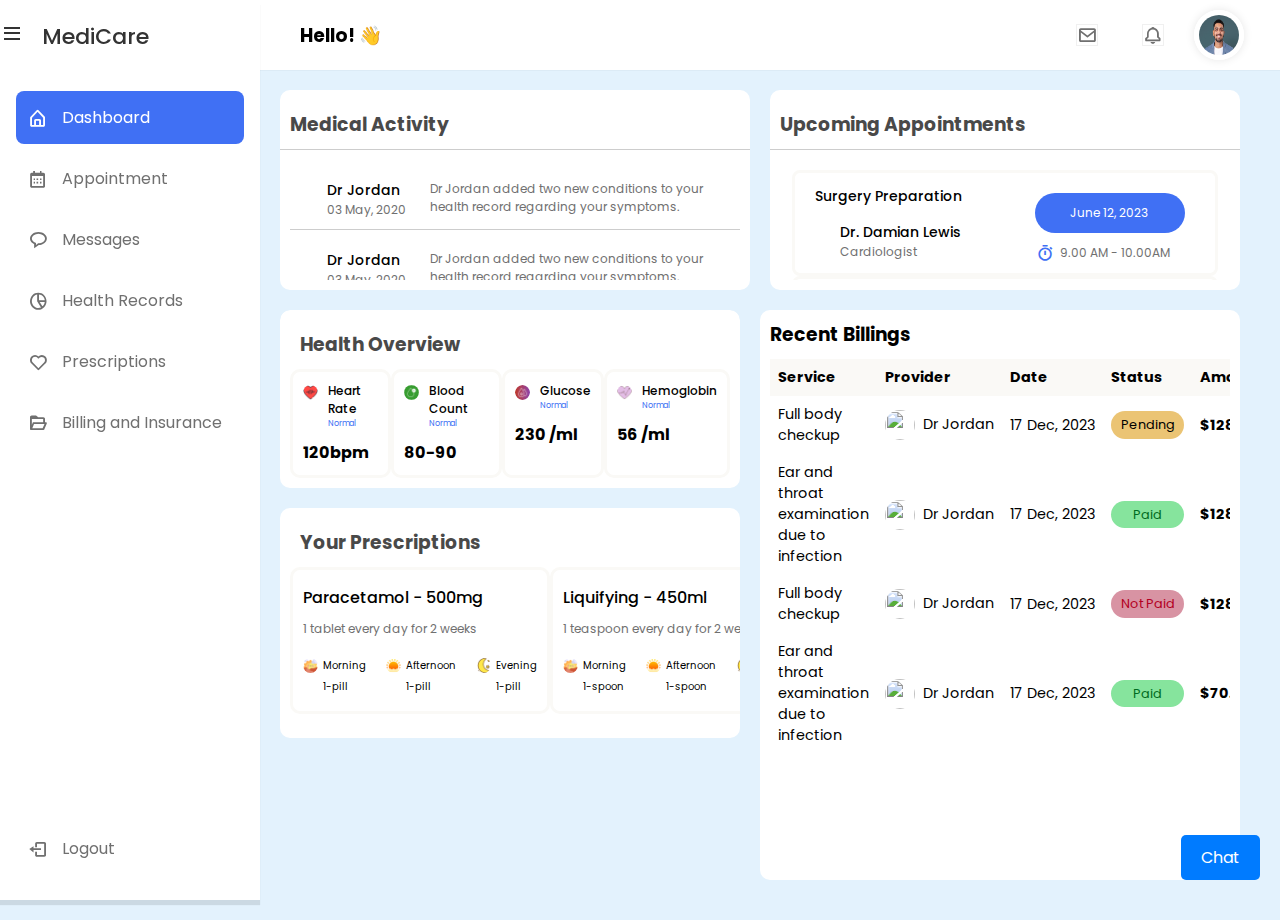
==== commit 770230dc: "Added Remaining Individual Page" ====
--- a/Frontend/index.html
+++ b/Frontend/index.html
@@ -1,145 +1,163 @@
 <!DOCTYPE html>
 <html lang="en">
-<head>
-  <meta charset="UTF-8" />
-  <meta name="viewport" content="width=device-width, initial-scale=1.0" />
-  <title>Health Dashboard</title>
-  <!-- CSS -->
-  <link rel="stylesheet" href="css/style.css" />
-  <link rel="stylesheet" href="css/chatbot.css" />
-  <link rel="stylesheet" href="css/bills.css" />
-  <link rel="stylesheet" href="css/dashboard.css" />
-  <!-- Boxicons CSS -->
-  <link href="https://unpkg.com/boxicons@2.1.2/css/boxicons.min.css" rel="stylesheet" />
+  <head>
+    <meta charset="UTF-8" />
+    <meta name="viewport" content="width=device-width, initial-scale=1.0" />
+    <title>Health Dashboard</title>
+    <!-- CSS -->
+    <link rel="stylesheet" href="css/style.css" />
+    <link rel="stylesheet" href="css/chatbot.css" />
+    <link rel="stylesheet" href="css/bills.css" />
+    <link rel="stylesheet" href="css/dashboard.css" />
+    <!-- Boxicons CSS -->
+    <link
+      href="https://unpkg.com/boxicons@2.1.2/css/boxicons.min.css"
+      rel="stylesheet"
+    />
 
-  <!-- Google Fonts Link For Icons -->
-  <link rel="stylesheet" href="https://fonts.googleapis.com/css2?family=Material+Symbols+Outlined:opsz,wght,FILL,GRAD@48,400,0,0" />
-  <link rel="stylesheet" href="https://fonts.googleapis.com/css2?family=Material+Symbols+Rounded:opsz,wght,FILL,GRAD@48,400,1,0" />
-</head>
+    <!-- Google Fonts Link For Icons -->
+    <link
+      rel="stylesheet"
+      href="https://fonts.googleapis.com/css2?family=Material+Symbols+Outlined:opsz,wght,FILL,GRAD@48,400,0,0"
+    />
+    <link
+      rel="stylesheet"
+      href="https://fonts.googleapis.com/css2?family=Material+Symbols+Rounded:opsz,wght,FILL,GRAD@48,400,1,0"
+    />
+  </head>
 
-<body onload="loadDashboard()">
-  <nav>
-    <div class="sidebar">
-      <div class="logo">
-        <i class="bx bx-menu menu-icon"></i>
-        <span class="logo-name">MediCare</span>
-      </div>
-      <div class="sidebar-content">
-        <ul class="lists">
-          <li class="list">
-            <a href="pages/dashboard.html" class="nav-link active" id="dashboard-link">
-              <i class="bx bx-home-alt icon"></i>
-              <span class="link">Dashboard</span>
-            </a>
-          </li>
-          <li class="list">
-            <a href="pages/appointment.html" class="nav-link">
-              <i class="bx bx-calendar icon"></i>
-              <span class="link">Appointment</span>
-            </a>
-          </li>
-          <li class="list">
-            <a href="pages/messages.html" class="nav-link">
-              <i class="bx bx-message-rounded icon"></i>
-              <span class="link">Messages</span>
-            </a>
-          </li>
-          <li class="list">
-            <a href="pages/chatbot.html" class="nav-link">
-              <i class="bx bx-bot icon"></i>
-              <span class="link">AI Care</span>
-            </a>
-          </li>
-          <li class="list">
-            <a href="pages/healthrecords.html" class="nav-link">
-              <i class="bx bx-pie-chart-alt-2 icon"></i>
-              <span class="link">Health Records</span>
-            </a>
-          </li>
-          <li class="list">
-            <a href="pages/prescriptions.html" class="nav-link">
-              <i class="bx bx-heart icon"></i>
-              <span class="link">Prescriptions</span>
-            </a>
-          </li>
-          <li class="list">
-            <a href="pages/billings.html" class="nav-link">
-              <i class="bx bx-folder-open icon"></i>
-              <span class="link">Billing and Insurance</span>
-            </a>
-          </li>
-        </ul>
-        <div class="bottom-content">
+  <body>
+    <nav>
+      <div class="sidebar">
+        <div class="logo">
+          <i class="bx bx-menu menu-icon"></i>
+          <span class="logo-name">MediCare</span>
+        </div>
+        <div class="sidebar-content">
           <ul class="lists">
             <li class="list">
-              <a href="pages/settings.html" class="nav-link">
-                <i class="bx bx-cog icon"></i>
-                <span class="link">Settings</span>
+              <a
+                href="pages/dashboard.html"
+                class="nav-link active"
+                id="dashboard-link"
+              >
+                <i class="bx bx-home-alt icon"></i>
+                <span class="link">Dashboard</span>
               </a>
             </li>
             <li class="list">
-              <a href="#" class="nav-link">
-                <i class="bx bx-log-out icon"></i>
-                <span class="link">Logout</span>
+              <a href="pages/appointment.html" class="nav-link">
+                <i class="bx bx-calendar icon"></i>
+                <span class="link">Appointment</span>
+              </a>
+            </li>
+            <li class="list">
+              <a href="pages/comingsoon.html" class="nav-link">
+                <i class="bx bx-message-rounded icon"></i>
+                <span class="link">Messages</span>
+              </a>
+            </li>
+            <!-- <li class="list">
+              <a href="pages/chatbot.html" class="nav-link">
+                <i class="bx bx-bot icon"></i>
+                <span class="link">AI Care</span>
+              </a>
+            </li> -->
+            <li class="list">
+              <a href="pages/comingsoon.html" class="nav-link">
+                <i class="bx bx-pie-chart-alt-2 icon"></i>
+                <span class="link">Health Records</span>
+              </a>
+            </li>
+            <li class="list">
+              <a href="pages/prescriptions.html" class="nav-link">
+                <i class="bx bx-heart icon"></i>
+                <span class="link">Prescriptions</span>
+              </a>
+            </li>
+            <li class="list">
+              <a href="pages/billings.html" class="nav-link">
+                <i class="bx bx-folder-open icon"></i>
+                <span class="link">Billing and Insurance</span>
               </a>
             </li>
           </ul>
+          <div class="bottom-content">
+            <ul class="lists">
+              <!-- <li class="list">
+                <a href="pages/settings.html" class="nav-link">
+                  <i class="bx bx-cog icon"></i>
+                  <span class="link">Settings</span>
+                </a>
+              </li> -->
+              <li class="list">
+                <a href="#" class="nav-link">
+                  <i class="bx bx-log-out icon"></i>
+                  <span class="link">Logout</span>
+                </a>
+              </li>
+            </ul>
+          </div>
         </div>
       </div>
-    </div>
 
-    <div class="header">
-      <div class="greeting">
-        <h3>Hello! 👋</h3>
+      <div class="header">
+        <div class="greeting">
+          <h3>Hello! 👋</h3>
+        </div>
+        <ul class="header-icons">
+          <li class="header-list">
+            <a href="#" class="nav-link">
+              <i class="bx bx-envelope header-icon"></i>
+            </a>
+          </li>
+          <li class="header-list">
+            <a href="#" class="nav-link">
+              <i class="bx bx-bell header-icon"></i>
+            </a>
+          </li>
+          <li class="header-list">
+            <div class="profile-pic">
+              <img src="../Assets/profilepic.jpg" alt="Profile Picture" />
+            </div>
+          </li>
+        </ul>
       </div>
-      <ul class="header-icons">
-        <li class="header-list">
-          <a href="#" class="nav-link">
-            <i class="bx bx-envelope header-icon"></i>
-          </a>
-        </li>
-        <li class="header-list">
-          <a href="#" class="nav-link">
-            <i class="bx bx-bell header-icon"></i>
-          </a>
-        </li>
-        <li class="header-list">
-          <div class="profile-pic">
-            <img src="../Assets/profilepic.jpg" alt="Profile Picture" />
-          </div>
-        </li>
-      </ul>
-    </div>
-  </nav>
+    </nav>
 
-  <div class="main-content" id="main-content"></div>
+    <div class="main-content" id="main-content"></div>
 
-  <!-- CHATBOT -->
+    <!-- CHATBOT -->
 
-  <div class="chatbot-popup" id="chatbot-popup">
-    <header>
+    <div class="chatbot-popup" id="chatbot-popup">
+      <header>
         <h2>Chatbot</h2>
         <div class="header-buttons">
           <span class="maximize-btn" onclick="toggleMaximize()">🗖</span>
           <span class="close-btn" onclick="toggleChatbot()">✖</span>
         </div>
-    </header>
-    <iframe src="http://localhost:8501" width="100%" height="100%" frameborder="0"></iframe>
-</div>
-<button class="chatbot-toggle-btn" onclick="toggleChatbot()">Chat</button>
+      </header>
+      <iframe
+        src="http://localhost:8501"
+        width="100%"
+        height="100%"
+        frameborder="0"
+      ></iframe>
+    </div>
+    <button class="chatbot-toggle-btn" onclick="toggleChatbot()">Chat</button>
 
-  <script src="scripts/index.js"></script>
-  <script src="scripts/dashboard.js"></script>
-  <script src="scripts/chatbot.js"></script>
-  <script>
-    function loadDashboard() {
-      fetch('pages/dashboard.html')
-        .then(response => response.text())
-        .then(data => {
-          document.getElementById('main-content').innerHTML = data;
-        })
-        .catch(error => console.error('Error loading dashboard:', error));
-    }
-  </script>
-</body>
+    <script src="scripts/index.js"></script>
+    <script src="scripts/dashboard.js"></script>
+    <script src="scripts/chatbot.js"></script>
+    <script>
+      function loadDashboard() {
+        fetch("pages/dashboard.html")
+          .then((response) => response.text())
+          .then((data) => {
+            document.getElementById("main-content").innerHTML = data;
+          })
+          .catch((error) => console.error("Error loading dashboard:", error));
+      }
+    </script>
+  </body>
 </html>
--- a/Frontend/css/style.css
+++ b/Frontend/css/style.css
@@ -98,6 +98,7 @@
   flex-direction: column;
   justify-content: space-between;
   padding: 30px 16px;
+  gap: 10px;
 }
 .sidebar-content .list {
   list-style: none;
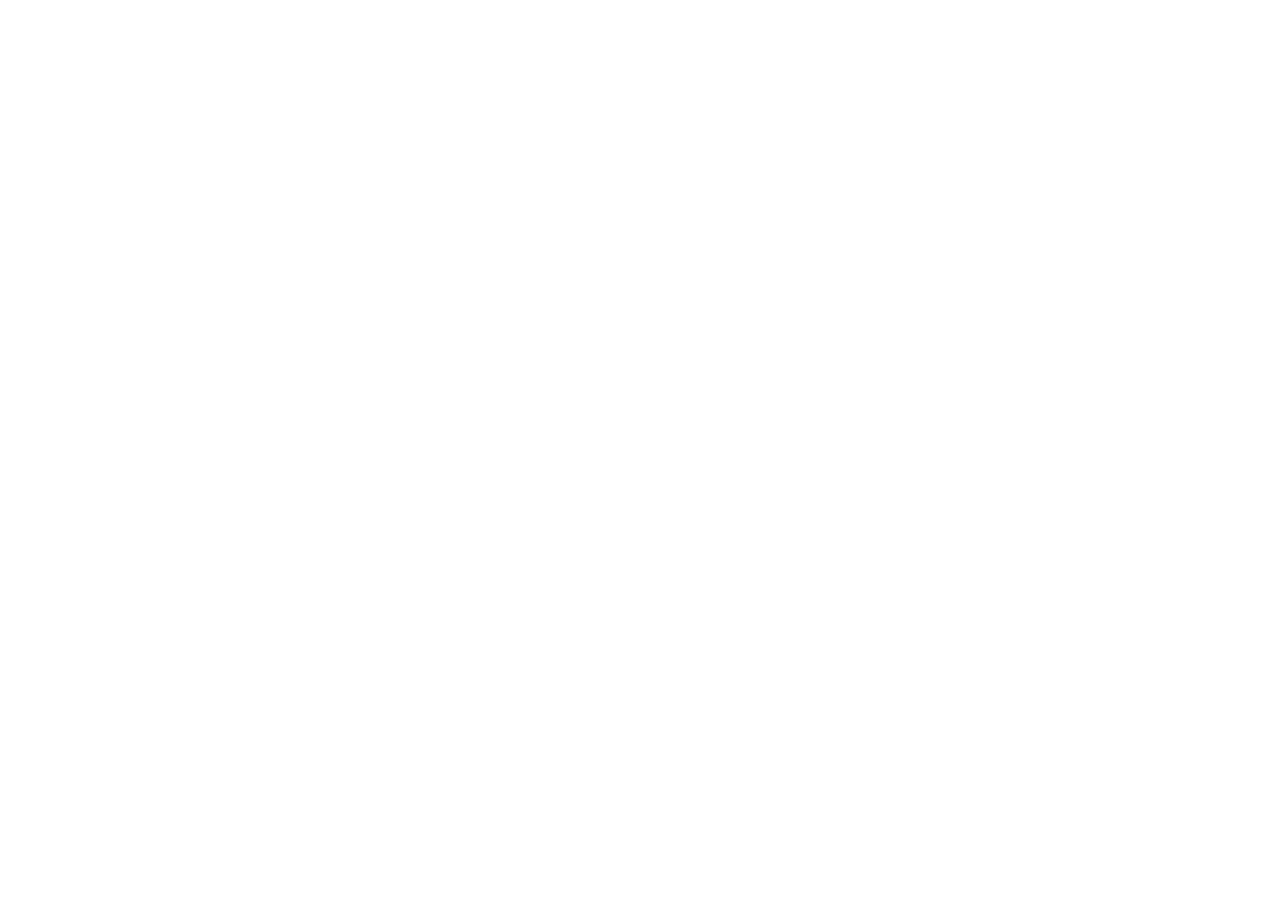
==== commit 04c76d33: "Corrected the Redirection" ====
--- a/Frontend/index.html
+++ b/Frontend/index.html
@@ -2,162 +2,94 @@
 <html lang="en">
   <head>
     <meta charset="UTF-8" />
+    <meta http-equiv="X-UA-Compatible" content="IE=edge" />
     <meta name="viewport" content="width=device-width, initial-scale=1.0" />
-    <title>Health Dashboard</title>
-    <!-- CSS -->
-    <link rel="stylesheet" href="css/style.css" />
-    <link rel="stylesheet" href="css/chatbot.css" />
-    <link rel="stylesheet" href="css/bills.css" />
-    <link rel="stylesheet" href="css/dashboard.css" />
-    <!-- Boxicons CSS -->
-    <link
-      href="https://unpkg.com/boxicons@2.1.2/css/boxicons.min.css"
-      rel="stylesheet"
-    />
+    <title>Login & Registration Page</title>
 
-    <!-- Google Fonts Link For Icons -->
+    <link rel="stylesheet" href="css/login.css" />
+    <!-- Unicons -->
+
     <link
       rel="stylesheet"
-      href="https://fonts.googleapis.com/css2?family=Material+Symbols+Outlined:opsz,wght,FILL,GRAD@48,400,0,0"
-    />
-    <link
-      rel="stylesheet"
-      href="https://fonts.googleapis.com/css2?family=Material+Symbols+Rounded:opsz,wght,FILL,GRAD@48,400,1,0"
+      href="https://unicons.iconscout.com/release/v4.0.0/css/line.css"
     />
   </head>
-
   <body>
-    <nav>
-      <div class="sidebar">
-        <div class="logo">
-          <i class="bx bx-menu menu-icon"></i>
-          <span class="logo-name">MediCare</span>
+    <!-- Header -->
+    <header class="header">
+      <nav class="nav">
+        <a href="#" class="nav_logo">MediCare</a>
+        <ul class="nav_items">
+          <li class="nav_item">
+            <a href="#" class="nav_link">Home</a>
+            <a href="#" class="nav_link">Product</a>
+            <a href="#" class="nav_link">Services</a>
+            <a href="#" class="nav_link">Contact</a>
+          </li>
+        </ul>
+        <button class="button" id="form-open">Login</button>
+      </nav>
+    </header>
+    <!-- Home -->
+    <section class="home">
+      <div class="form_container">
+        <i class="uil uil-times form_close"></i>
+        <!-- Login From -->
+        <div class="form login_form">
+          <form action="#">
+            <h2>Login</h2>
+            <div class="input_box">
+              <input type="email" placeholder="Enter your email" required />
+              <i class="uil uil-envelope-alt email"></i>
+            </div>
+            <div class="input_box">
+              <input
+                type="password"
+                placeholder="Enter your password"
+                required
+              />
+              <i class="uil uil-lock password"></i>
+              <i class="uil uil-eye-slash pw_hide"></i>
+            </div>
+            <div class="option_field">
+              <span class="checkbox">
+                <input type="checkbox" id="check" />
+                <label for="check">Remember me</label>
+              </span>
+              <a href="#" class="forgot_pw">Forgot password?</a>
+            </div>
+            <button class="button" id="login-btn">Login Now</button>
+            <div class="login_signup">
+              Don't have an account? <a href="#" id="signup">Signup</a>
+            </div>
+          </form>
         </div>
-        <div class="sidebar-content">
-          <ul class="lists">
-            <li class="list">
-              <a
-                href="pages/dashboard.html"
-                class="nav-link active"
-                id="dashboard-link"
-              >
-                <i class="bx bx-home-alt icon"></i>
-                <span class="link">Dashboard</span>
-              </a>
-            </li>
-            <li class="list">
-              <a href="pages/appointment.html" class="nav-link">
-                <i class="bx bx-calendar icon"></i>
-                <span class="link">Appointment</span>
-              </a>
-            </li>
-            <li class="list">
-              <a href="pages/comingsoon.html" class="nav-link">
-                <i class="bx bx-message-rounded icon"></i>
-                <span class="link">Messages</span>
-              </a>
-            </li>
-            <!-- <li class="list">
-              <a href="pages/chatbot.html" class="nav-link">
-                <i class="bx bx-bot icon"></i>
-                <span class="link">AI Care</span>
-              </a>
-            </li> -->
-            <li class="list">
-              <a href="pages/comingsoon.html" class="nav-link">
-                <i class="bx bx-pie-chart-alt-2 icon"></i>
-                <span class="link">Health Records</span>
-              </a>
-            </li>
-            <li class="list">
-              <a href="pages/prescriptions.html" class="nav-link">
-                <i class="bx bx-heart icon"></i>
-                <span class="link">Prescriptions</span>
-              </a>
-            </li>
-            <li class="list">
-              <a href="pages/billings.html" class="nav-link">
-                <i class="bx bx-folder-open icon"></i>
-                <span class="link">Billing and Insurance</span>
-              </a>
-            </li>
-          </ul>
-          <div class="bottom-content">
-            <ul class="lists">
-              <!-- <li class="list">
-                <a href="pages/settings.html" class="nav-link">
-                  <i class="bx bx-cog icon"></i>
-                  <span class="link">Settings</span>
-                </a>
-              </li> -->
-              <li class="list">
-                <a href="#" class="nav-link">
-                  <i class="bx bx-log-out icon"></i>
-                  <span class="link">Logout</span>
-                </a>
-              </li>
-            </ul>
-          </div>
+        <!-- Signup From -->
+        <div class="form signup_form">
+          <form action="#">
+            <h2>Signup</h2>
+            <div class="input_box">
+              <input type="email" placeholder="Enter your email" required />
+              <i class="uil uil-envelope-alt email"></i>
+            </div>
+            <div class="input_box">
+              <input type="password" placeholder="Create password" required />
+              <i class="uil uil-lock password"></i>
+              <i class="uil uil-eye-slash pw_hide"></i>
+            </div>
+            <div class="input_box">
+              <input type="password" placeholder="Confirm password" required />
+              <i class="uil uil-lock password"></i>
+              <i class="uil uil-eye-slash pw_hide"></i>
+            </div>
+            <button class="button" id="signup-btn">Signup Now</button>
+            <div class="login_signup">
+              Already have an account? <a href="#" id="login">Login</a>
+            </div>
+          </form>
         </div>
       </div>
-
-      <div class="header">
-        <div class="greeting">
-          <h3>Hello! 👋</h3>
-        </div>
-        <ul class="header-icons">
-          <li class="header-list">
-            <a href="#" class="nav-link">
-              <i class="bx bx-envelope header-icon"></i>
-            </a>
-          </li>
-          <li class="header-list">
-            <a href="#" class="nav-link">
-              <i class="bx bx-bell header-icon"></i>
-            </a>
-          </li>
-          <li class="header-list">
-            <div class="profile-pic">
-              <img src="../Assets/profilepic.jpg" alt="Profile Picture" />
-            </div>
-          </li>
-        </ul>
-      </div>
-    </nav>
-
-    <div class="main-content" id="main-content"></div>
-
-    <!-- CHATBOT -->
-
-    <div class="chatbot-popup" id="chatbot-popup">
-      <header>
-        <h2>Chatbot</h2>
-        <div class="header-buttons">
-          <span class="maximize-btn" onclick="toggleMaximize()">🗖</span>
-          <span class="close-btn" onclick="toggleChatbot()">✖</span>
-        </div>
-      </header>
-      <iframe
-        src="http://localhost:8501"
-        width="100%"
-        height="100%"
-        frameborder="0"
-      ></iframe>
-    </div>
-    <button class="chatbot-toggle-btn" onclick="toggleChatbot()">Chat</button>
-
-    <script src="scripts/index.js"></script>
-    <script src="scripts/dashboard.js"></script>
-    <script src="scripts/chatbot.js"></script>
-    <script>
-      function loadDashboard() {
-        fetch("pages/dashboard.html")
-          .then((response) => response.text())
-          .then((data) => {
-            document.getElementById("main-content").innerHTML = data;
-          })
-          .catch((error) => console.error("Error loading dashboard:", error));
-      }
-    </script>
+    </section>
+    <script src="../../Frontend/scripts/login.js"></script>
   </body>
 </html>
--- a/Frontend/css/login.css
+++ b/Frontend/css/login.css
@@ -0,0 +1,201 @@
+/* Import Google font - Poppins */
+@import url("https://fonts.googleapis.com/css2?family=Poppins:wght@200;300;400;500;600;700&display=swap");
+* {
+  margin: 0;
+  padding: 0;
+  box-sizing: border-box;
+  font-family: "Poppins", sans-serif;
+}
+a {
+  text-decoration: none;
+}
+.header {
+  position: fixed;
+  height: 80px;
+  width: 100%;
+  z-index: 100;
+  padding: 0 20px;
+}
+.nav {
+  max-width: 1100px;
+  width: 100%;
+  margin: 0 auto;
+}
+.nav,
+.nav_item {
+  display: flex;
+  height: 100%;
+  align-items: center;
+  justify-content: space-between;
+}
+.nav_logo,
+.nav_link,
+.button {
+  color: #fff;
+}
+.nav_logo {
+  font-size: 25px;
+}
+.nav_item {
+  column-gap: 35px;
+}
+.nav_link:hover {
+  color: #d9d9d9;
+}
+.button {
+  padding: 6px 24px;
+  border: 2px solid #fff;
+  background: transparent;
+  border-radius: 6px;
+  cursor: pointer;
+}
+.button:active {
+  transform: scale(0.98);
+}
+/* Home */
+.home {
+  position: relative;
+  height: 100vh;
+  width: 100%;
+  background-image: url("../../Assets/bg.jpg");
+  background-size: cover;
+  background-position: center;
+}
+.home::before {
+  content: "";
+  position: absolute;
+  height: 100%;
+  width: 100%;
+  background-color: rgba(0, 0, 0, 0.6);
+  z-index: 100;
+  opacity: 0;
+  pointer-events: none;
+  transition: all 0.5s ease-out;
+}
+.home.show::before {
+  opacity: 1;
+  pointer-events: auto;
+}
+/* From */
+.form_container {
+  position: fixed;
+  max-width: 400px;
+  width: 100%;
+  top: 50%;
+  left: 50%;
+  transform: translate(-50%, -50%) scale(1.2);
+  z-index: 101;
+  background: #fff;
+  padding: 25px;
+  border-radius: 12px;
+  box-shadow: rgba(0, 0, 0, 0.1);
+  opacity: 0;
+  pointer-events: none;
+  transition: all 0.4s ease-out;
+}
+.home.show .form_container {
+  opacity: 1;
+  pointer-events: auto;
+  transform: translate(-50%, -50%) scale(1);
+}
+.signup_form {
+  display: none;
+}
+.form_container.active .signup_form {
+  display: block;
+}
+.form_container.active .login_form {
+  display: none;
+}
+.form_close {
+  position: absolute;
+  top: 10px;
+  right: 20px;
+  color: #0b0217;
+  font-size: 22px;
+  opacity: 0.7;
+  cursor: pointer;
+}
+.form_container h2 {
+  font-size: 22px;
+  color: #0b0217;
+  text-align: center;
+}
+.input_box {
+  position: relative;
+  margin-top: 30px;
+  width: 100%;
+  height: 40px;
+}
+.input_box input {
+  height: 100%;
+  width: 100%;
+  border: none;
+  outline: none;
+  padding: 0 30px;
+  color: #333;
+  transition: all 0.2s ease;
+  border-bottom: 1.5px solid #aaaaaa;
+}
+.input_box input:focus {
+  border-color: #175da5;
+}
+.input_box i {
+  position: absolute;
+  top: 50%;
+  transform: translateY(-50%);
+  font-size: 20px;
+  color: #707070;
+}
+.input_box i.email,
+.input_box i.password {
+  left: 0;
+}
+.input_box input:focus ~ i.email,
+.input_box input:focus ~ i.password {
+  color: #175da5;
+}
+.input_box i.pw_hide {
+  right: 0;
+  font-size: 18px;
+  cursor: pointer;
+}
+.option_field {
+  margin-top: 14px;
+  display: flex;
+  align-items: center;
+  justify-content: space-between;
+}
+.form_container a {
+  color: #175da5;
+  font-size: 12px;
+}
+.form_container a:hover {
+  text-decoration: underline;
+}
+.checkbox {
+  display: flex;
+  column-gap: 8px;
+  white-space: nowrap;
+}
+.checkbox input {
+  accent-color: #175da5;
+}
+.checkbox label {
+  font-size: 12px;
+  cursor: pointer;
+  user-select: none;
+  color: #0b0217;
+}
+.form_container .button {
+  background: #175da5;
+  margin-top: 30px;
+  width: 100%;
+  padding: 10px 0;
+  border-radius: 10px;
+}
+.login_signup {
+  font-size: 12px;
+  text-align: center;
+  margin-top: 15px;
+}
